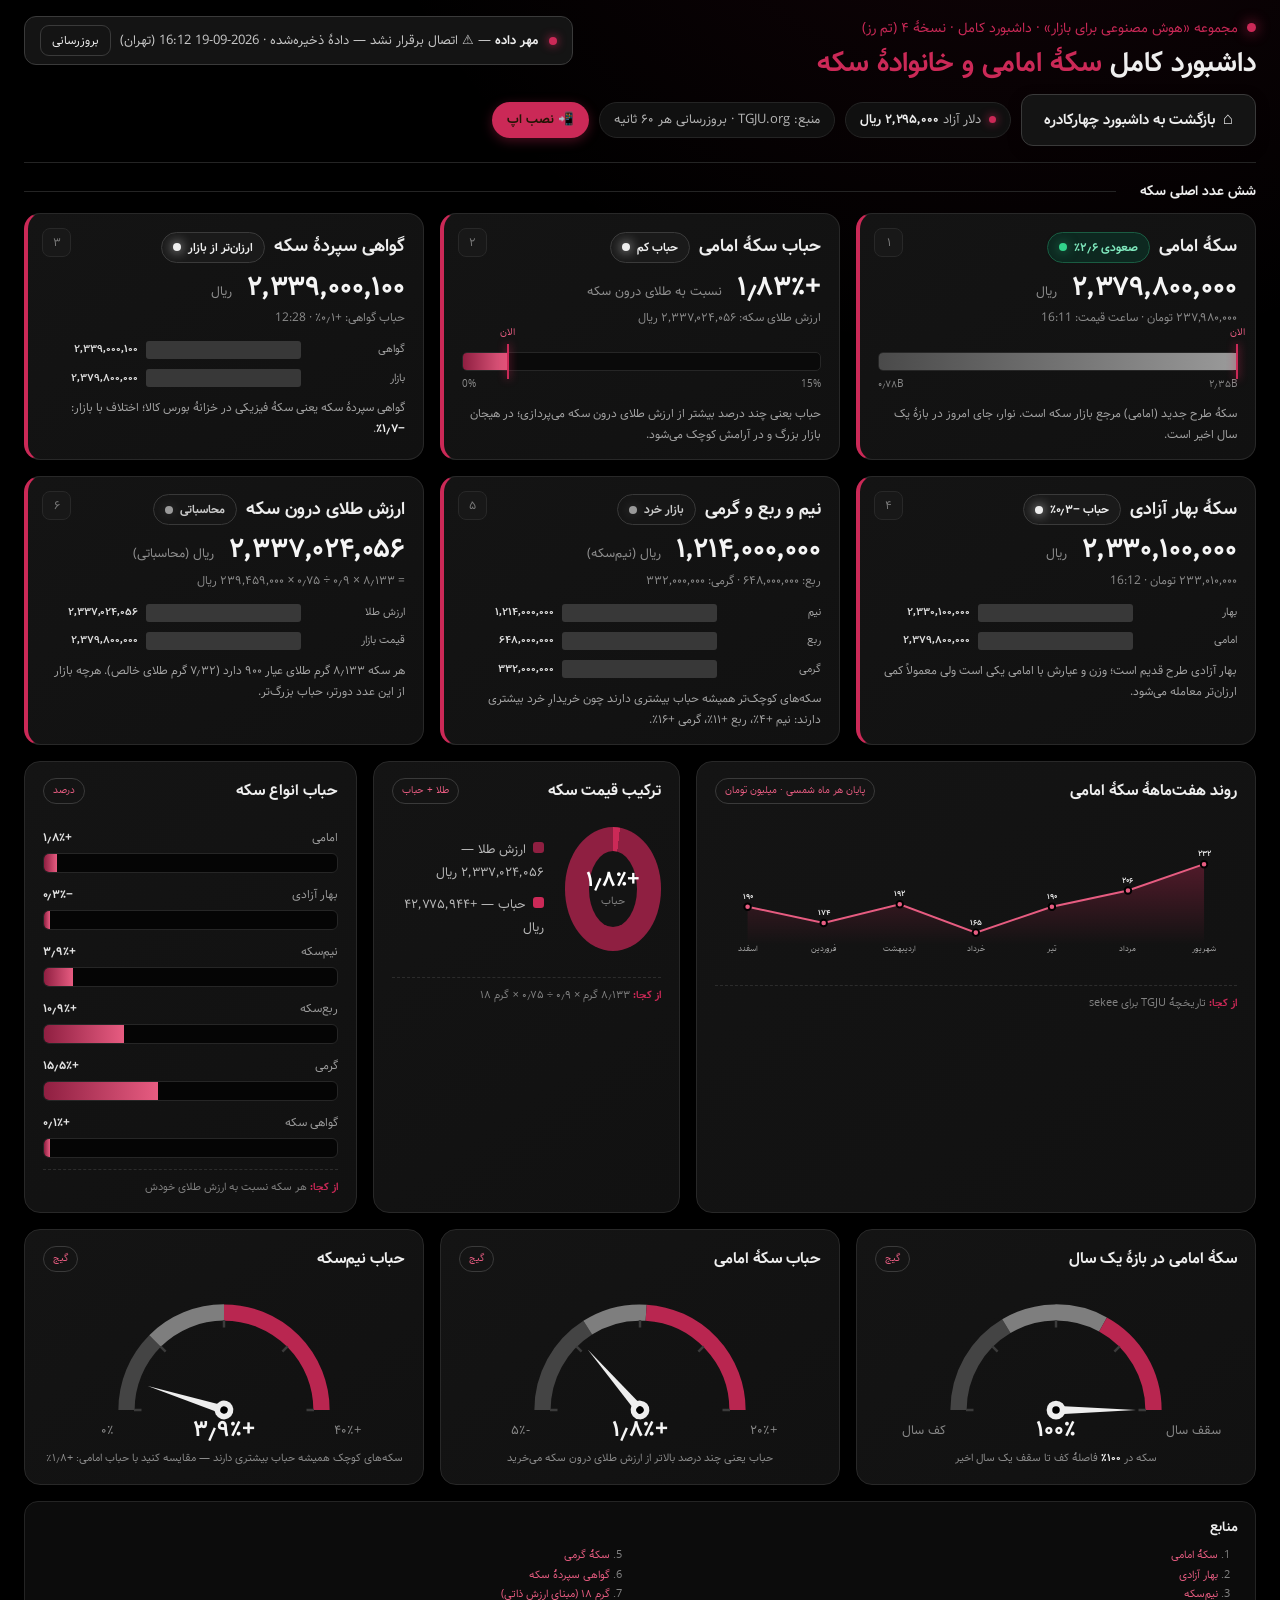
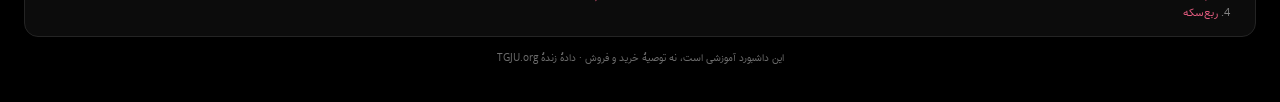
==== coin.html @ 4e266f60 "Add files via upload" ====
<!DOCTYPE html>
<html lang="fa" dir="rtl">
<head>
<meta charset="utf-8"><meta name="viewport" content="width=device-width, initial-scale=1">
<title>داشبورد کامل سکه</title>
<link rel="stylesheet" href="fonts.css">
<style>
:root{--bg:#000000;--panel:#0f0f0f;--line:#242424;--text:#eeeeee;--muted:#9c9c9c;
--cyan:#cb2957;--amber:#cb2957;--green:#eeeeee;--red:#cb2957}
*{box-sizing:border-box}html{background:var(--bg)}
body{margin:0;background:radial-gradient(circle at 80% -20%,rgba(203,41,87,.11),transparent 31%),var(--bg);
color:var(--text);font-family:"Samim","Vazirmatn",Tahoma,Arial,sans-serif;line-height:1.75}
.shell{width:min(1600px,calc(100% - 48px));margin:0 auto;padding:16px 0 34px}
.hero{position:relative;border-bottom:1px solid var(--line);padding:0 0 16px;min-height:112px}
.brandline{color:var(--cyan);font-size:14px;margin-bottom:3px}
.brandline::before{content:"";display:inline-block;width:9px;height:9px;border-radius:50%;background:var(--cyan);box-shadow:0 0 14px var(--cyan);margin-left:9px}
h1{font-size:28px;line-height:1.45;margin:0 0 10px;font-weight:800}
h1 em{font-style:normal;color:var(--amber)}
.source-stamp{position:absolute;left:0;top:0;background:#141414;border:1px solid #3a3a3a;color:#c9c9c9;border-radius:12px;padding:8px 15px;font-size:13px;white-space:nowrap}
.source-stamp b{color:#eeeeee}
.live-dot{display:inline-block;width:8px;height:8px;border-radius:50%;background:var(--green);box-shadow:0 0 10px var(--green);margin-left:7px;vertical-align:middle;animation:dotPulse 2s infinite}
.live-dot.off{background:var(--amber);box-shadow:0 0 10px var(--amber);animation:none}
.refresh-btn{border:1px solid #3a3a3a;background:#141414;color:#eeeeee;border-radius:9px;padding:4px 11px;cursor:pointer;font:inherit;font-size:12px;margin-right:9px}
.meta-row{display:flex;gap:10px;flex-wrap:wrap;align-items:center}
.pill{background:#101010;border:1px solid #242424;border-radius:999px;padding:6px 14px;color:#b6b6b6;font-size:13px}
.pill strong{color:#eeeeee}
.pill::before{content:"";display:inline-block;width:7px;height:7px;border-radius:50%;background:var(--cyan);box-shadow:0 0 10px var(--cyan);margin-left:8px}
.pill.muted::before{display:none}
.pill.link{text-decoration:none;color:#eeeeee;border-color:#3a3a3a}
.back-btn{display:inline-flex;align-items:center;gap:8px;text-decoration:none;background:#141414;border:1px solid #3a3a3a;
color:#eeeeee;border-radius:12px;padding:10px 22px;font-size:15px;font-weight:700;transition:background .2s,transform .15s;box-shadow:0 4px 14px rgba(0,0,0,.25)}
.back-btn:hover{background:#1f1f1f;transform:translateY(-2px)}
.back-btn::before{content:"⌂";font-size:17px}
.section-heading{display:flex;align-items:center;gap:12px;margin:16px 0 10px;color:#9c9c9c;font-size:13px}
.section-heading::after{content:"";height:1px;background:var(--line);flex:1}
.section-heading strong{color:#eeeeee;font-size:14px}
.question-grid{display:grid;grid-template-columns:repeat(3,minmax(0,1fr));gap:16px}
.question-grid+.question-grid{margin-top:16px}
.question-card,.viz-card{background:linear-gradient(145deg,#141414,#111111);border:1px solid #282828;border-radius:16px}
.question-card{position:relative;min-height:200px;padding:17px 18px 14px;border-left:4px solid var(--amber);animation:cardIn .6s cubic-bezier(.16,1,.3,1) backwards;transition:transform .22s,border-color .22s}
.question-card:hover,.viz-card:hover{transform:translateY(-3px);border-color:#3b3b3b}
.question-grid .question-card:nth-child(1){animation-delay:.06s}
.question-grid .question-card:nth-child(2){animation-delay:.14s}
.question-grid .question-card:nth-child(3){animation-delay:.22s}
.q-number{position:absolute;left:14px;top:14px;width:29px;height:29px;display:grid;place-items:center;border-radius:8px;background:#181818;border:1px solid #282828;color:#7b7b7b;font-size:12px}
.q-head{display:flex;align-items:center;gap:9px;padding-left:35px;margin-bottom:8px}
.q-head h2{font-size:18px;margin:0}
.status{display:inline-flex;align-items:center;gap:7px;border-radius:999px;padding:4px 11px;font-size:12px;font-weight:700;border:1px solid}
.status::after{content:"";width:8px;height:8px;border-radius:50%}
.status.good{color:#eeeeee;background:#1a1a1a;border-color:#3a3a3a}.status.good::after{background:var(--green);box-shadow:0 0 12px var(--green)}
.status.mid{color:#c9c9c9;background:#161616;border-color:#383838}.status.mid::after{background:#9a9a9a;box-shadow:0 0 12px rgba(255,255,255,.18)}
.status.bad{color:#e75c81;background:#1f0a10;border-color:#8f1f41}.status.bad::after{background:var(--red);box-shadow:0 0 12px var(--red)}
.status.up{color:#7fe8bd;background:#0d2820;border-color:#1a5c42}.status.up::after{background:#32d38b;box-shadow:0 0 12px rgba(50,211,139,.6)}
.status.dn{color:#ffb3b3;background:#2e1414;border-color:#8a2f2f}.status.dn::after{background:#ff6262;box-shadow:0 0 12px rgba(255,98,98,.55)}
.big-number{font-size:28px;font-weight:900;line-height:1.2;margin:3px 0;color:#f5f5f5}
.big-number small{font-size:13px;color:#909090;font-weight:400;margin-right:7px}
.sub-number{font-size:12px;color:#8c8c8c;margin:1px 0 0}
.card-copy{font-size:12px;color:#a4a4a4;margin:9px 0 0}
.card-copy b{color:#eeeeee}
.gauge{position:relative;height:19px;background:#0a0a0a;border:1px solid #262626;border-radius:5px;margin:24px 0 5px;direction:ltr;overflow:visible}
.gauge-fill{height:100%;background:linear-gradient(90deg,#4a4a4a,#9a9a9a);border-radius:4px 0 0 4px}
.gauge-fill.warm{background:linear-gradient(90deg,#8f1f41,#e75c81)}
.gauge-marker{position:absolute;top:-9px;bottom:-9px;width:2px;background:var(--amber);box-shadow:0 0 9px var(--amber)}
.gauge-marker .marker-text{position:absolute;top:-20px;left:50%;transform:translateX(-50%);color:#e75c81;font-size:10px;white-space:nowrap}
.scale{display:flex;justify-content:space-between;font-size:10px;color:#8a8a8a;direction:ltr}
.mini-bars{margin-top:12px}
.mini-row{display:grid;grid-template-columns:96px 1fr 92px;align-items:center;gap:8px;margin:9px 0;font-size:11px;color:#a4a4a4}
.mini-row b{font-size:11px;color:#dedede;white-space:nowrap}
.track{height:18px;background:#383838;border-radius:3px;overflow:hidden;direction:ltr}
.fill{height:100%;background:linear-gradient(90deg,#8f1f41,#9a9a9a);border-radius:3px}
.fill.warm{background:linear-gradient(90deg,#8f1f41,#e75c81)}
.visual-grid{display:grid;grid-template-columns:2.15fr 1.18fr 1.28fr;gap:16px;margin-top:16px}
.viz-card{min-height:245px;padding:15px 18px;animation:cardIn .6s .15s cubic-bezier(.16,1,.3,1) backwards;transition:transform .22s,border-color .22s}
.viz-head{display:flex;justify-content:space-between;align-items:center;margin-bottom:6px}
.viz-head h3{margin:0;font-size:16px}
.tiny-tag{font-size:10px;color:#e75c81;background:#141414;border:1px solid #3a3a3a;border-radius:999px;padding:3px 9px}
.chart-wrap{height:165px;margin-top:2px}
.chart-wrap svg{width:100%;height:100%;overflow:visible}
.chart-label{fill:#9c9c9c;font-size:12px}
.chart-value{fill:#e4e4e4;font-size:12px;font-weight:700}
.chart-value2{fill:#e75c81;font-size:11px;font-weight:700}
.note-line{border-top:1px dashed #2c2c2c;margin-top:9px;padding-top:8px;font-size:11px;color:#828282}
.note-line b{color:var(--cyan)}
.trend-legend{display:flex;gap:16px;font-size:11px;color:#898989;margin-top:4px}
.trend-legend i{display:inline-block;width:16px;height:3px;border-radius:2px;margin-left:6px;vertical-align:middle}
.mix-body{display:flex;align-items:center;justify-content:center;gap:21px;height:157px}
.donut{width:124px;height:124px;border-radius:50%;position:relative}
.donut::before{content:"";position:absolute;inset:24px;background:#141414;border-radius:50%}
.donut-center{position:absolute;inset:0;display:grid;place-content:center;text-align:center;z-index:1;font-size:11px;color:#848484}
.donut-center b{font-size:22px;color:#fff;line-height:1.1}
.mix-legend{font-size:13px;color:#bababa}
.mix-legend div{margin:9px 0}
.mix-legend i{display:inline-block;width:11px;height:11px;border-radius:3px;margin-left:7px}
.margin-list{padding-top:5px}
.margin-row{margin:11px 0}
.margin-label{display:flex;justify-content:space-between;font-size:12px;color:#9c9c9c;margin-bottom:5px}
.margin-label b{color:#e4e4e4}
.margin-track{height:20px;background:#050505;border:1px solid #262626;border-radius:6px;overflow:hidden;direction:ltr}
.margin-fill{height:100%;background:linear-gradient(90deg,#4a4a4a,#9a9a9a)}
.margin-fill.warning{background:linear-gradient(90deg,#8f1f41,#e75c81)}
.sources{margin-top:16px;background:#0c0c0c;border:1px solid #242424;border-radius:14px;padding:13px 17px;animation:cardIn .6s .3s backwards}
.sources h3{font-size:14px;margin:0 0 7px}
.sources ol{margin:0;padding-right:20px;color:#828282;font-size:11px;columns:2;column-gap:40px}
.sources a{color:#e75c81;text-decoration:none}
.footer{text-align:center;color:#6e6e6e;font-size:10px;margin-top:12px;line-height:1.9}
.mini-edit{border:1px solid #3a3a3a;background:#141414;color:#eeeeee;border-radius:6px;padding:1px 8px;cursor:pointer;font:inherit;font-size:12px;margin-right:7px;vertical-align:2px}
.types-grid{display:grid;grid-template-columns:1fr 1fr;gap:13px;margin-top:4px}
.type-card{background:linear-gradient(145deg,#141414,#111111);border:1px solid #282828;border-radius:13px;padding:12px 15px;animation:cardIn .55s cubic-bezier(.16,1,.3,1) backwards;position:relative}
.type-card.ref{border-color:#3a3a3a;background:linear-gradient(145deg,#1b1b1b,#121212)}
.type-card .t-head{display:flex;justify-content:space-between;align-items:baseline;gap:8px;flex-wrap:wrap}
.type-card h4{margin:0;font-size:14px;color:#eeeeee}
.type-card .t-price{font-size:16px;font-weight:900;color:#f5f5f5;direction:ltr}
.type-card .t-price small{font-size:10px;color:#8c8c8c;font-weight:400;margin-left:4px}
.type-card .t-desc{font-size:11px;color:#9c9c9c;margin:5px 0 0;line-height:1.9}
.type-card .t-time{position:absolute;left:13px;bottom:9px;font-size:9px;color:#6e6e6e;direction:ltr}
.type-card .t-tag{font-size:9px;color:#e75c81;background:#141414;border:1px solid #3a3a3a;border-radius:99px;padding:1px 8px;margin-right:6px;vertical-align:2px}
@keyframes cardIn{from{opacity:0;transform:translateY(24px) scale(.97)}to{opacity:1;transform:none}}
@keyframes dotPulse{0%,100%{box-shadow:0 0 6px var(--green)}50%{box-shadow:0 0 16px 3px var(--green)}}
@keyframes valFlash{0%{background:rgba(238,238,238,.22);border-radius:6px}100%{background:transparent}}
.flash{animation:valFlash 3s ease-out;display:inline-block;padding:0 3px}
.ring{position:relative;display:none;width:28px;height:28px;margin-left:8px;vertical-align:middle}
.ring svg{width:28px;height:28px;transform:rotate(-90deg)}
.ring circle{fill:none;stroke-width:3.4}
.ring .rbg{stroke:#1c1c1c}
.ring .arc{stroke:#eeeeee;stroke-linecap:round;transition:stroke-dashoffset .95s linear}
.ring b{position:absolute;inset:0;display:grid;place-items:center;font-size:9px;color:#eeeeee;font-weight:700}
.gauges-grid{display:grid;grid-template-columns:repeat(3,1fr);gap:16px;margin-top:16px}
.gauge-card{text-align:center}
.g-box{display:grid;place-items:center;padding-top:6px}
.g-box svg{width:100%;max-width:250px;overflow:visible}
.g-val{fill:#f5f5f5;font-size:18px;font-weight:900}
.g-min,.g-max{fill:#8a8a8a;font-size:10px}
.g-needle{transition:transform .9s cubic-bezier(.16,1,.3,1)}
.g-note{font-size:11px;color:#8c8c8c;margin:8px 0 0;line-height:1.9}
.g-note b{color:#eeeeee}
@media(max-width:1180px){.question-grid{grid-template-columns:1fr 1fr}.visual-grid{grid-template-columns:1fr 1fr}.trend-card{grid-column:1/-1}}
@media(max-width:700px){
.shell{width:calc(100% - 20px)}
.hero{min-height:0;padding-top:4px}
.source-stamp{position:static;display:block;white-space:normal;line-height:2;font-size:11px;margin-bottom:12px}
h1{font-size:20px}
.question-grid,.visual-grid{grid-template-columns:1fr}.trend-card{grid-column:auto}
.big-number{font-size:22px}
.big-number small{display:block;margin:2px 0 0}
.mini-row{grid-template-columns:72px 1fr auto}
.mini-row b{font-size:10px}
.back-btn{width:100%;justify-content:center;font-size:14px;padding:11px 10px}
.meta-row{gap:8px}
.pill{font-size:12px;padding:5px 11px}
.sources ol{columns:1}
.q-head{flex-wrap:wrap}
.q-head h2{font-size:16px}
.status{font-size:11px}
.types-grid{grid-template-columns:1fr}
.gauges-grid{grid-template-columns:1fr}
}
</style>

<!-- PWA: اپلیکیشن قابل نصب روی گوشی -->
<meta name="theme-color" content="#0c1218">
<meta name="mobile-web-app-capable" content="yes">
<meta name="apple-mobile-web-app-capable" content="yes">
<meta name="apple-mobile-web-app-status-bar-style" content="black-translucent">
<meta name="apple-mobile-web-app-title" content="فلزات">
<link rel="manifest" href="manifest.json">
<link rel="icon" type="image/png" sizes="192x192" href="icons/icon-192.png">
<link rel="icon" type="image/png" sizes="32x32" href="icons/favicon-32.png">
<link rel="apple-touch-icon" href="icons/apple-touch-icon.png">
<!-- /PWA -->

</head>
<body>
<main class="shell">
  <header class="hero">
    <div class="source-stamp"><span class="ring" id="ringWrap"><svg viewBox="0 0 36 36"><circle class="rbg" cx="18" cy="18" r="15.5"/><circle class="arc" id="ringArc" cx="18" cy="18" r="15.5"/></svg><b id="ringNum">۶۰</b></span><span class="live-dot" id="liveDot"></span> <b>مهر داده</b> — <span id="stampText">در حال بارگذاری…</span><button class="refresh-btn" id="refreshBtn">بروزرسانی</button></div>
    <div class="brandline">مجموعه «هوش مصنوعی برای بازار» · داشبورد کامل · نسخهٔ ۴ (تم رز)</div>
    <h1>داشبورد کامل <em>سکهٔ امامی و خانوادهٔ سکه</em></h1>
    <div class="meta-row" id="metaRow">
      <a class="back-btn" href="index.html">بازگشت به داشبورد چهارکادره</a>
      <span class="pill">دلار آزاد <strong id="pillDollar">—</strong></span>
      <span class="pill muted">منبع: TGJU.org · بروزرسانی هر ۶۰ ثانیه</span>
    </div>
  </header>

  <section>
    <div class="section-heading"><strong>شش عدد اصلی سکه</strong><span></span></div>
    <div class="question-grid">
      <article class="question-card"><span class="q-number">۱</span>
<div class="q-head"><h2>سکهٔ امامی</h2><span class="status" id="c1S">—</span></div>
<div class="big-number"><span id="c1V">—</span> <small>ریال</small></div>
<div class="sub-number" id="c1Sub">—</div><div class="gauge"><div class="gauge-fill" id="c1F" style="width:0%"></div><span class="gauge-marker" id="c1M" style="left:0%"><span class="marker-text">الان</span></span></div><div class="scale"><span id="c1Lo">—</span><span id="c1Hi">—</span></div>
<p class="card-copy" id="c1C">—</p></article>
      <article class="question-card"><span class="q-number">۲</span>
<div class="q-head"><h2>حباب سکهٔ امامی</h2><span class="status" id="c2S">—</span></div>
<div class="big-number"><span id="c2V">—</span> <small>نسبت به طلای درون سکه</small></div>
<div class="sub-number" id="c2Sub">—</div><div class="gauge"><div class="gauge-fill" id="c2F" style="width:0%"></div><span class="gauge-marker" id="c2M" style="left:0%"><span class="marker-text">الان</span></span></div><div class="scale"><span id="c2Lo">—</span><span id="c2Hi">—</span></div>
<p class="card-copy" id="c2C">—</p></article>
      <article class="question-card"><span class="q-number">۳</span>
<div class="q-head"><h2>گواهی سپردهٔ سکه</h2><span class="status" id="c3S">—</span></div>
<div class="big-number"><span id="c3V">—</span> <small>ریال</small></div>
<div class="sub-number" id="c3Sub">—</div><div class="mini-bars" id="c3bars"></div>
<p class="card-copy" id="c3C">—</p></article>
    </div>
    <div class="question-grid">
      <article class="question-card"><span class="q-number">۴</span>
<div class="q-head"><h2>سکهٔ بهار آزادی</h2><span class="status" id="c4S">—</span></div>
<div class="big-number"><span id="c4V">—</span> <small>ریال</small></div>
<div class="sub-number" id="c4Sub">—</div><div class="mini-bars" id="c4bars"></div>
<p class="card-copy" id="c4C">—</p></article>
      <article class="question-card"><span class="q-number">۵</span>
<div class="q-head"><h2>نیم و ربع و گرمی</h2><span class="status" id="c5S">—</span></div>
<div class="big-number"><span id="c5V">—</span> <small>ریال (نیم‌سکه)</small></div>
<div class="sub-number" id="c5Sub">—</div><div class="mini-bars" id="c5bars"></div>
<p class="card-copy" id="c5C">—</p></article>
      <article class="question-card"><span class="q-number">۶</span>
<div class="q-head"><h2>ارزش طلای درون سکه</h2><span class="status" id="c6S">—</span></div>
<div class="big-number"><span id="c6V">—</span> <small>ریال (محاسباتی)</small></div>
<div class="sub-number" id="c6Sub">—</div><div class="mini-bars" id="c6bars"></div>
<p class="card-copy" id="c6C">—</p></article>
    </div>
  </section>
  <section class="visual-grid">
    <article class="viz-card trend-card"><div class="viz-head"><h3>روند هفت‌ماههٔ سکهٔ امامی</h3><span class="tiny-tag">پایان هر ماه شمسی · میلیون تومان</span></div>
    <div class="chart-wrap"><svg id="trendSvg" viewBox="0 0 800 180"></svg></div>
    <div class="note-line"><b>از کجا:</b> تاریخچهٔ TGJU برای sekee</div></article>
    <article class="viz-card"><div class="viz-head"><h3>ترکیب قیمت سکه</h3><span class="tiny-tag">طلا + حباب</span></div>
    <div class="mix-body"><div class="donut" id="bubbleDonut"><div class="donut-center"><b id="donutValue">—</b>حباب</div></div>
    <div class="mix-legend"><div><i style="background:#8f1f41"></i>ارزش طلا — <span id="legIntr">—</span></div><div><i style="background:#cb2957"></i>حباب — <span id="legBub">—</span></div></div></div>
    <div class="note-line"><b>از کجا:</b> ۸٫۱۳۳ گرم × ۰٫۹ ÷ ۰٫۷۵ × گرم ۱۸</div></article>
    <article class="viz-card"><div class="viz-head"><h3>حباب انواع سکه</h3><span class="tiny-tag">درصد</span></div>
    <div class="margin-list" id="gapBars"></div>
    <div class="note-line"><b>از کجا:</b> هر سکه نسبت به ارزش طلای خودش</div></article>
  </section>
  <section class="gauges-grid">
    <article class="viz-card gauge-card"><div class="viz-head"><h3>سکهٔ امامی در بازهٔ یک سال</h3><span class="tiny-tag">گیج</span></div><div class="g-box" id="cgA"></div><p class="g-note" id="cgAn">—</p></article>
    <article class="viz-card gauge-card"><div class="viz-head"><h3>حباب سکهٔ امامی</h3><span class="tiny-tag">گیج</span></div><div class="g-box" id="cgB"></div><p class="g-note" id="cgBn">—</p></article>
    <article class="viz-card gauge-card"><div class="viz-head"><h3>حباب نیم‌سکه</h3><span class="tiny-tag">گیج</span></div><div class="g-box" id="cgC"></div><p class="g-note" id="cgCn">—</p></article>
  </section>
  <section class="sources"><h3>منابع</h3><ol>
    <li><a href="https://www.tgju.org/profile/sekee">سکهٔ امامی</a></li><li><a href="https://www.tgju.org/profile/sekeb">بهار آزادی</a></li>
    <li><a href="https://www.tgju.org/profile/retail_nim">نیم‌سکه</a></li><li><a href="https://www.tgju.org/profile/retail_rob">ربع‌سکه</a></li>
    <li><a href="https://www.tgju.org/profile/retail_gerami">سکهٔ گرمی</a></li>
    <li><a href="https://www.tgju.org/profile/ime_certificate_coin">گواهی سپردهٔ سکه</a></li>
    <li><a href="https://www.tgju.org/profile/geram18">گرم ۱۸ (مبنای ارزش ذاتی)</a></li></ol></section>

  <footer class="footer">این داشبورد آموزشی است، نه توصیهٔ خرید و فروش · دادهٔ زندهٔ TGJU.org</footer>
</main>
<script>window.__BOOT__ = {"fetched_at": "2026-09-19 16:12 (تهران)", "current": {"silver": {"p": 66.24, "dp": 0.29, "dt": "low", "ts": "2026-09-19 02:54:31"}, "silver_999": {"p": 5086600.0, "dp": 0.79, "dt": "high", "ts": "2026-09-19 15:56:26"}, "ime_certificate_silver_bars": {"p": 4960950.0, "dp": 1.35, "dt": "high", "ts": "2026-09-19 12:29:09"}, "base_global_copper2": {"p": 6.615, "dp": 0.37, "dt": "low", "ts": "2026-09-19 04:52:00"}, "price_dollar_rl": {"p": 2295000.0, "dp": 0.7, "dt": "high", "ts": "2026-09-19 16:11:20"}, "ons": {"p": 4383.45, "dp": 0.05, "dt": "high", "ts": "2026-09-19 00:51:21"}, "geram18": {"p": 239459000.0, "dp": 2.49, "dt": "high", "ts": "2026-09-19 16:11:58"}, "geram24": {"p": 319276000.0, "dp": 2.49, "dt": "high", "ts": "2026-09-19 16:11:58"}, "mesghal": {"p": 1037290000.0, "dp": 2.5, "dt": "high", "ts": "2026-09-19 16:11:56"}, "ime_certificate_gold_bars": {"p": 31482310.0, "dp": 1.43, "dt": "high", "ts": "2026-09-19 12:29:27"}, "ime_indices_shemsh_tala_kham": {"p": 346295354.0, "dp": 0, "dt": "", "ts": "2026-09-19 14:47:23"}, "sekee": {"p": 2379800000.0, "dp": 2.58, "dt": "high", "ts": "2026-09-19 16:11:49"}, "sekeb": {"p": 2330100000.0, "dp": 2.15, "dt": "high", "ts": "2026-09-19 16:12:00"}, "retail_nim": {"p": 1214000000.0, "dp": 1.68, "dt": "high", "ts": "2026-09-19 15:05:31"}, "retail_rob": {"p": 648000000.0, "dp": 2.37, "dt": "high", "ts": "2026-09-19 15:05:33"}, "retail_gerami": {"p": 332000000.0, "dp": 0, "dt": "", "ts": "2026-09-19 11:03:17"}, "ime_certificate_coin": {"p": 2339000100.0, "dp": 1.26, "dt": "high", "ts": "2026-09-19 12:28:46"}, "ime_indices_sandogh_tala": {"p": 20218.0, "dp": 2.57, "dt": "high", "ts": "2026-09-19 16:10:28"}, "ime_fund_goldis": {"p": 45594.0, "dp": 3.27, "dt": "high", "ts": "2026-09-19 16:11:29"}, "ime_fund_rosgold": {"p": 21920.0, "dp": 1.95, "dt": "high", "ts": "2026-09-19 16:08:22"}, "ime_fund_golda": {"p": 20947.0, "dp": 2.84, "dt": "high", "ts": "2026-09-19 16:01:30"}, "ime_fund_jaam_tala": {"p": 21331.0, "dp": 2.43, "dt": "high", "ts": "2026-09-19 16:11:29"}, "base_global_zinc": {"p": 3933.83, "dp": 0, "dt": "", "ts": "2026-09-18 00:00:00"}, "base_global_steel": {"p": 3099.0, "dp": 0, "dt": "", "ts": "2026-09-18 00:00:00"}, "ratio_silver": {"p": 66.08, "dp": 0.18, "dt": "high", "ts": "2026-09-19 00:49:46"}, "gold_740k": {"p": 236266000.0, "dp": 2.49, "dt": "high", "ts": "2026-09-19 16:11:58"}, "gold_mini_size": {"p": 236266450.0, "dp": 2.49, "dt": "high", "ts": "2026-09-19 16:11:58"}, "gold_futures": {"p": 1030590000.0, "dp": 2.35, "dt": "high", "ts": "2026-09-19 16:12:00"}, "gold_melted_transfer": {"p": 1037310000.0, "dp": 2.5, "dt": "high", "ts": "2026-09-19 16:12:00"}, "gold_melted_wholesale": {"p": 1037790000.0, "dp": 2.49, "dt": "high", "ts": "2026-09-19 16:11:58"}, "tgju_gold_irg18": {"p": 237271000.0, "dp": 1.92, "dt": "high", "ts": "2026-09-19 16:11:29"}, "tgju_gold_irg18_buy": {"p": 235525000.0, "dp": 1.96, "dt": "high", "ts": "2026-09-19 16:10:28"}, "tether_gold_xaut": {"p": 4375.23, "dp": 0.13, "dt": "low", "ts": "2026-09-19 16:08:43"}, "gold_17": {"p": 1053993000.0, "dp": 1.37, "dt": "high", "ts": "2026-09-19 16:11:58"}}, "history": {"ons": [{"ym": "1404/12", "v": 4656.69}, {"ym": "1405/01", "v": 4768.36}, {"ym": "1405/02", "v": 4544.17}, {"ym": "1405/03", "v": 4160.26}, {"ym": "1405/04", "v": 4008.29}, {"ym": "1405/05", "v": 4610.35}, {"ym": "1405/06", "v": 4341.43}], "geram18": [{"ym": "1404/12", "v": 175761000.0}, {"ym": "1405/01", "v": 171452000.0}, {"ym": "1405/02", "v": 192179000.0}, {"ym": "1405/03", "v": 161023000.0}, {"ym": "1405/04", "v": 184445000.0}, {"ym": "1405/05", "v": 198529000.0}, {"ym": "1405/06", "v": 234995000.0}], "sekee": [{"ym": "1404/12", "v": 1900000000.0}, {"ym": "1405/01", "v": 1739900000.0}, {"ym": "1405/02", "v": 1924900000.0}, {"ym": "1405/03", "v": 1645100000.0}, {"ym": "1405/04", "v": 1899800000.0}, {"ym": "1405/05", "v": 2060200000.0}, {"ym": "1405/06", "v": 2320100000.0}], "base_global_copper2": [{"ym": "1404/12", "v": 5.5238}, {"ym": "1405/01", "v": 6.013}, {"ym": "1405/02", "v": 6.3398}, {"ym": "1405/03", "v": 6.3833}, {"ym": "1405/04", "v": 6.2423}, {"ym": "1405/05", "v": 6.5762}, {"ym": "1405/06", "v": 6.5393}], "silver": [{"ym": "1404/12", "v": 72.652}, {"ym": "1405/01", "v": 79.237}, {"ym": "1405/02", "v": 75.881}, {"ym": "1405/03", "v": 64.925}, {"ym": "1405/04", "v": 56.777}, {"ym": "1405/05", "v": 68.952}, {"ym": "1405/06", "v": 65.205}]}, "range": {"ons": {"lo": 3315.46, "hi": 5190.08}, "geram18": {"lo": 69641000.0, "hi": 233524000.0}, "sekee": {"lo": 780050000.0, "hi": 2349800000.0}, "base_global_copper2": {"lo": 4.4835, "hi": 6.6121}, "silver": {"lo": 36.0996, "hi": 94.4252}}};</script>
<script>
(function(){
"use strict";

var OZ=31.1035, LB=0.45359237, FD='۰۱۲۳۴۵۶۷۸۹';
var CALLS=['https://call2.tgju.org/ajax.json','https://call3.tgju.org/ajax.json','https://call4.tgju.org/ajax.json'];
var HB='https://api.tgju.org/v1/market/indicator/summary-table-data/';
var MONTHS={'01':'فروردین','02':'اردیبهشت','03':'خرداد','04':'تیر','05':'مرداد','06':'شهریور','07':'مهر','08':'آبان','09':'آذر','10':'دی','11':'بهمن','12':'اسفند'};
function $(id){return document.getElementById(id);}
function fa(n,fr){if(n===null||n===undefined||isNaN(n))return '—';return Number(n).toLocaleString('fa-IR',{maximumFractionDigits:fr===undefined?0:fr});}
function pct(n,fr){return fa(n,fr===undefined?1:fr)+'٪';}
function num(s){return parseFloat(String(s).replace(/,/g,''));}
function clamp(v,a,b){return Math.max(a,Math.min(b,v));}
function sgn(v){return v>=0?'+':'−';}
function t(ts){ts=ts||'';if(ts.slice(11,19)==='00:00:00')return ts.slice(5,10);return ts.slice(11,16);}
function setStatus(id,cls,txt){var el=$(id);if(el){el.className='status '+cls;el.textContent=txt;}}
function dirStatus(dt){if(dt==='high')return{cls:'up',text:'صعودی'};if(dt==='low')return{cls:'dn',text:'نزولی'};return{cls:'mid',text:'بدون تغییر'};}
function bubbleStatus(b){var a=Math.abs(b);if(a<3)return{cls:'good',text:'حباب کم'};if(a<=8)return{cls:'mid',text:'حباب متوسط'};return{cls:'bad',text:'حباب زیاد'};}
function fetchJson(u){var b=(u.indexOf('?')>-1?'&':'?')+'rev='+Date.now()+Math.random().toString(36).slice(2);
return fetch(u+b,{cache:'no-store'}).then(function(r){if(!r.ok)throw new Error('HTTP '+r.status);return r.json();});}
function fetchCurrent(keys){var ch=Promise.reject();
CALLS.forEach(function(u){ch=ch.catch(function(){return fetchJson(u);});});
return ch.then(function(j){var raw=j.current,out={};keys.forEach(function(k){var c=raw[k];if(c)out[k]={p:num(c.p),dp:c.dp||0,dt:c.dt||'',ts:c.ts||''};});return out;});}
function fetchHistory(syms,cacheKey){try{var c=JSON.parse(localStorage.getItem(cacheKey));if(c&&Date.now()-c.t<3600000)return Promise.resolve(c.d);}catch(e){}
return Promise.all(syms.map(function(s){return fetchJson(HB+s+'?lang=fa&order_dir=desc&length=400');})).then(function(res){
var H={},R={};res.forEach(function(d,i){var rows=d.data||[],seen={},mon=[],cl=[];
rows.forEach(function(r,j){var v=num(r[0]);if(j<365)cl.push(v);var ym=String(r[7]).slice(0,7);if(!seen[ym]){seen[ym]=1;mon.push({ym:ym,v:v});}});
H[syms[i]]=mon.slice(0,7).reverse();cl.sort(function(a,b){return a-b;});var n=cl.length;
R[syms[i]]={lo:cl[Math.floor(n*.02)],hi:cl[Math.max(Math.floor(n*.98)-1,0)]};});
var d={history:H,range:R};try{localStorage.setItem(cacheKey,JSON.stringify({t:Date.now(),d:d}));}catch(e){}return d;});}
function drawTrend(svgId,pts,pts2,fmt,fmt2){var svg=$(svgId);if(!svg)return;var n=pts.length;if(n<2){svg.innerHTML='';return;}
var xs=[];for(var i=0;i<n;i++)xs.push(50+i*(700/(n-1)));
function ys(v){var mn=Math.min.apply(null,v),mx=Math.max.apply(null,v);return v.map(function(x){return 150-((x-mn)/Math.max(mx-mn,1e-9))*105;});}
var av=pts.map(function(p){return p.v;}),ay=ys(av),h='';
h+='<defs><linearGradient id="'+svgId+'g" x1="0" y1="0" x2="0" y2="1"><stop offset="0%" stop-color="#cb2957" stop-opacity=".34"/><stop offset="100%" stop-color="#cb2957" stop-opacity="0"/></linearGradient></defs>';
function P(ya){return xs.map(function(x,i){return x+' '+ya[i].toFixed(1);}).join(' L');}
h+='<path d="M'+P(ay)+' L'+xs[n-1]+' 168 L'+xs[0]+' 168 Z" fill="url(#'+svgId+'g)"/>';
h+='<path d="M'+P(ay)+'" fill="none" stroke="#e75c81" stroke-width="3"/>';
if(pts2){var bv=pts2.map(function(p){return p.v;}),by=ys(bv);
h+='<path d="M'+P(by)+'" fill="none" stroke="#e75c81" stroke-width="2" stroke-dasharray="6 5"/>';
h+='<g fill="#e75c81" stroke="#000000" stroke-width="2">';for(var i=0;i<n;i++)h+='<circle cx="'+xs[i]+'" cy="'+by[i].toFixed(1)+'" r="3.5"/>';h+='</g>';
h+='<g class="chart-value2" text-anchor="middle">';for(var i=0;i<n;i++)h+='<text x="'+xs[i]+'" y="'+by[i].toFixed(1)+'" dy="17">'+fmt2(bv[i])+'</text>';h+='</g>';}
h+='<g fill="#e75c81" stroke="#000000" stroke-width="3">';for(var i=0;i<n;i++)h+='<circle cx="'+xs[i]+'" cy="'+ay[i].toFixed(1)+'" r="5"/>';h+='</g>';
h+='<g class="chart-value" text-anchor="middle">';for(var i=0;i<n;i++)h+='<text x="'+xs[i]+'" y="'+ay[i].toFixed(1)+'" dy="-12">'+fmt(av[i])+'</text>';h+='</g>';
h+='<g class="chart-label" text-anchor="middle">';for(var i=0;i<n;i++)h+='<text x="'+xs[i]+'" y="178">'+(MONTHS[pts[i].ym.slice(5,7)]||pts[i].ym)+'</text>';h+='</g>';
svg.innerHTML=h;}
var IS_LIVE=false,LAST_CHECK=null,MAX_TS='',NEXT_AT=0,RING_C=2*Math.PI*15.5,FLASH_PREV={};
function setLive(on,label){IS_LIVE=on;var d=$('liveDot');if(d)d.className='live-dot'+(on?'':' off');if(label)$('stampText').textContent=label;}
function stampLine(){return 'زنده · سرکشی '+(LAST_CHECK?LAST_CHECK.toTimeString().slice(0,8):'—')+' · تازه‌ترین قیمت TGJU: '+(MAX_TS?MAX_TS.slice(5,16):'—')+' تهران';}
function flashChanged(ids){ids.forEach(function(id){var el=$(id);if(!el)return;var v=el.textContent;
if(FLASH_PREV[id]!==undefined&&FLASH_PREV[id]!==v&&el.classList){el.classList.remove('flash');void el.offsetWidth;el.classList.add('flash');}FLASH_PREV[id]=v;});}
setInterval(function(){if(!IS_LIVE||!LAST_CHECK)return;var s=Math.max(0,Math.round((NEXT_AT-Date.now())/1000));
$('stampText').textContent=stampLine();var w=$('ringWrap');if(w&&w.style)w.style.display='inline-block';
var a=$('ringArc');if(a&&a.style){a.style.strokeDasharray=RING_C;a.style.strokeDashoffset=RING_C*(1-s/60);}
var nn=$('ringNum');if(nn)nn.textContent=fa(s);},1000);
/* ===== گیج عقربه‌ای ===== */
function gaugePolar(r,ang){var a=(ang-180)*Math.PI/180;return [100+r*Math.cos(a),100+r*Math.sin(a)];}
function gaugeArc(r,a0,a1){var p0=gaugePolar(r,a0),p1=gaugePolar(r,a1);
return 'M'+p0[0].toFixed(1)+' '+p0[1].toFixed(1)+' A'+r+' '+r+' 0 0 1 '+p1[0].toFixed(1)+' '+p1[1].toFixed(1);}
function drawGauge(id,cfg,val){
  var el=$(id); if(el===null||el===undefined) return;
  var sig=JSON.stringify(cfg.zones)+cfg.min+cfg.max;
  if(el._gsig!==sig){
    var h='<svg viewBox="0 0 200 124">';
    var prev=0;
    (cfg.zones||[{f:1,c:'#cb2957'}]).forEach(function(z){
      h+='<path d="'+gaugeArc(78,prev*180,z.f*180)+'" fill="none" stroke="'+z.c+'" stroke-width="13" opacity=".9"/>';
      prev=z.f;
    });
    for(var i=0;i<=4;i++){var p0=gaugePolar(66,i*45),p1=gaugePolar(72,i*45);
      h+='<line x1="'+p0[0].toFixed(1)+'" y1="'+p0[1].toFixed(1)+'" x2="'+p1[0].toFixed(1)+'" y2="'+p1[1].toFixed(1)+'" stroke="#3b3b3b" stroke-width="2"/>';}
    h+='<text x="12" y="119" class="g-min">'+(cfg.minL||'')+'</text><text x="188" y="119" class="g-max" text-anchor="end">'+(cfg.maxL||'')+'</text>';
    h+='<g id="'+id+'N" class="g-needle"><polygon points="96.5,101 103.5,101 100,36" fill="#eeeeee"/><circle cx="100" cy="100" r="7.5" fill="#eeeeee"/><circle cx="100" cy="100" r="3" fill="#000000"/></g>';
    h+='<text id="'+id+'V" x="100" y="121" text-anchor="middle" class="g-val">—</text>';
    h+='</svg>';
    el.innerHTML=h; el._gsig=sig;
  }
  var fr=clamp((val-cfg.min)/(cfg.max-cfg.min),0,1);
  var nd=$(id+'N');
  if(nd&&nd.style){nd.style.transformOrigin='100px 100px';nd.style.transform='rotate('+((fr*180)-90)+'deg)';}
  var tv=$(id+'V'); if(tv) tv.textContent=cfg.fmt?cfg.fmt(val):fa(val);
}


var KEYS=['sekee','sekeb','retail_nim','retail_rob','retail_gerami','ime_certificate_coin','geram18','price_dollar_rl','ons'];
function render(cur,H,R){
var em=cur.sekee.p,g18=cur.geram18.p,usd=cur.price_dollar_rl.p;
var intr=9.7596*g18, bub=(em/intr-1)*100;
var cert=cur.ime_certificate_coin?cur.ime_certificate_coin.p:null;
var certBub=cert?(cert/intr-1)*100:null, certGap=cert?(cert/em-1)*100:null;
var beh=cur.sekeb?cur.sekeb.p:null, behBub=beh?(beh/intr-1)*100:null;
var nim=cur.retail_nim?cur.retail_nim.p:null, rob=cur.retail_rob?cur.retail_rob.p:null, ger=cur.retail_gerami?cur.retail_gerami.p:null;
var nimBub=nim?(nim/(intr/2)-1)*100:null, robBub=rob?(rob/(intr/4)-1)*100:null, gerBub=ger?(ger/(1.2*g18)-1)*100:null;
$('pillDollar').textContent=fa(usd)+' ریال';
var s1=dirStatus(cur.sekee.dt);setStatus('c1S',s1.cls,s1.text+' '+pct(Math.abs(cur.sekee.dp)));
$('c1V').textContent=fa(em);
$('c1Sub').textContent=fa(em/10)+' تومان · ساعت قیمت: '+t(cur.sekee.ts);
var r1=R.sekee,p1=clamp((em-r1.lo)/(r1.hi-r1.lo)*100,0,100);
$('c1F').style.width=p1+'%';$('c1M').style.left=p1+'%';$('c1Lo').textContent=fa(r1.lo/1e9,2)+'B';$('c1Hi').textContent=fa(r1.hi/1e9,2)+'B';
$('c1C').innerHTML='سکهٔ طرح جدید (امامی) مرجع بازار سکه است. نوار، جای امروز در بازهٔ یک سال اخیر است.';
var s2=bubbleStatus(bub);setStatus('c2S',s2.cls,s2.text);
$('c2V').textContent=sgn(bub)+pct(Math.abs(bub),2);
$('c2Sub').textContent='ارزش طلای سکه: '+fa(intr,0)+' ریال';
var p2=clamp(Math.abs(bub)/15*100,0,100);$('c2F').style.width=p2+'%';$('c2F').className='gauge-fill warm';$('c2M').style.left=p2+'%';
$('c2Lo').textContent='0%';$('c2Hi').textContent='15%';
$('c2C').innerHTML='حباب یعنی چند درصد بیشتر از ارزش طلای درون سکه می‌پردازی؛ در هیجان بازار بزرگ و در آرامش کوچک می‌شود.';
setStatus('c3S',certGap===null?'mid':(certGap<=0?'good':'mid'),certGap===null?'—':(certGap<=0?'ارزان‌تر از بازار':'گران‌تر از بازار'));
$('c3V').textContent=cert?fa(cert):'—';
$('c3Sub').textContent=cert?('حباب گواهی: '+sgn(certBub)+pct(Math.abs(certBub),1)+' · '+t(cur.ime_certificate_coin.ts)):'—';
$('c3bars').innerHTML='<div class="mini-row"><span>گواهی</span><span class="track"><span class="fill" style="width:'+(cert?clamp(cert/em*100,4,100):0)+'%"></span></span><b>'+(cert?fa(cert):'—')+'</b></div>'+
'<div class="mini-row"><span>بازار</span><span class="track"><span class="fill warm" style="width:100%"></span></span><b>'+fa(em)+'</b></div>';
$('c3C').innerHTML='گواهی سپردهٔ سکه یعنی سکهٔ فیزیکی در خزانهٔ بورس کالا؛ اختلاف با بازار: <b>'+(certGap===null?'—':sgn(certGap)+pct(Math.abs(certGap),1))+'</b>.';
setStatus('c4S',behBub===null?'mid':bubbleStatus(behBub).cls,behBub===null?'—':'حباب '+sgn(behBub)+pct(Math.abs(behBub),1));
$('c4V').textContent=beh?fa(beh):'—';
$('c4Sub').textContent=beh?(fa(beh/10)+' تومان · '+t(cur.sekeb.ts)):'—';
$('c4bars').innerHTML='<div class="mini-row"><span>بهار</span><span class="track"><span class="fill" style="width:'+(beh?clamp(beh/em*100,4,100):0)+'%"></span></span><b>'+(beh?fa(beh):'—')+'</b></div>'+
'<div class="mini-row"><span>امامی</span><span class="track"><span class="fill warm" style="width:100%"></span></span><b>'+fa(em)+'</b></div>';
$('c4C').innerHTML='بهار آزادی طرح قدیم است؛ وزن و عیارش با امامی یکی است ولی معمولاً کمی ارزان‌تر معامله می‌شود.';
setStatus('c5S','mid','بازار خرد');
$('c5V').textContent=nim?fa(nim):'—';
$('c5Sub').textContent='ربع: '+(rob?fa(rob):'—')+' · گرمی: '+(ger?fa(ger):'—');
var mx5=Math.max(nim||0,rob||0,ger||0);
$('c5bars').innerHTML=[['نیم',nim],['ربع',rob],['گرمی',ger]].map(function(x){return x[1]?'<div class="mini-row"><span>'+x[0]+'</span><span class="track"><span class="fill" style="width:'+clamp(x[1]/mx5*100,4,100)+'%"></span></span><b>'+fa(x[1])+'</b></div>':'';}).join('');
$('c5C').innerHTML='سکه‌های کوچک‌تر همیشه حباب بیشتری دارند چون خریدارِ خرد بیشتری دارند: نیم '+(nimBub===null?'—':sgn(nimBub)+pct(Math.abs(nimBub),0))+'، ربع '+(robBub===null?'—':sgn(robBub)+pct(Math.abs(robBub),0))+'، گرمی '+(gerBub===null?'—':sgn(gerBub)+pct(Math.abs(gerBub),0))+'.';
setStatus('c6S','mid','محاسباتی');
$('c6V').textContent=fa(intr,0);
$('c6Sub').textContent='= ۸٫۱۳۳ × ۰٫۹ ÷ ۰٫۷۵ × '+fa(g18)+' ریال';
$('c6bars').innerHTML='<div class="mini-row"><span>ارزش طلا</span><span class="track"><span class="fill" style="width:'+clamp(intr/em*100,4,100)+'%"></span></span><b>'+fa(intr,0)+'</b></div>'+
'<div class="mini-row"><span>قیمت بازار</span><span class="track"><span class="fill warm" style="width:100%"></span></span><b>'+fa(em)+'</b></div>';
$('c6C').innerHTML='هر سکه ۸٫۱۳۳ گرم طلای عیار ۹۰۰ دارد (۷٫۳۲ گرم طلای خالص). هرچه بازار از این عدد دورتر، حباب بزرگ‌تر.';
drawTrend('trendSvg',H.sekee,null,function(v){return fa(v/1e7,0);});
/* ---- گیج‌ها ---- */
var ZP=[{f:.33,c:'#4a4a4a'},{f:.66,c:'#8a8a8a'},{f:1,c:'#cb2957'}];
drawGauge('cgA',{min:0,max:100,minL:'کف سال',maxL:'سقف سال',zones:ZP,fmt:function(v){return pct(v,0);}},p1);
$('cgAn').innerHTML='سکه در <b>'+pct(p1,0)+'</b> فاصلهٔ کف تا سقف یک سال اخیر';
drawGauge('cgB',{min:-5,max:20,minL:'-۵٪',maxL:'+۲۰٪',zones:[{f:.32,c:'#4a4a4a'},{f:.52,c:'#8a8a8a'},{f:1,c:'#cb2957'}],fmt:function(v){return sgn(v)+pct(Math.abs(v),1);}},bub);
$('cgBn').innerHTML='حباب یعنی چند درصد بالاتر از ارزش طلای درون سکه می‌خرید';
if(nimBub!==null){
drawGauge('cgC',{min:0,max:40,minL:'۰٪',maxL:'+۴۰٪',zones:[{f:.25,c:'#4a4a4a'},{f:.5,c:'#8a8a8a'},{f:1,c:'#cb2957'}],fmt:function(v){return sgn(v)+pct(Math.abs(v),1);}},nimBub);
$('cgCn').innerHTML='سکه‌های کوچک همیشه حباب بیشتری دارند — مقایسه کنید با حباب امامی: '+sgn(bub)+pct(Math.abs(bub),1);}
var share=clamp(Math.abs(bub)/(100+Math.max(bub,0))*100,0,100);
var d=$('bubbleDonut');if(d&&d.style)d.style.background='conic-gradient(#cb2957 0 '+share+'%, #8f1f41 '+share+'% 100%)';
$('donutValue').textContent=sgn(bub)+pct(Math.abs(bub),1);
$('legIntr').textContent=fa(intr,0)+' ریال';$('legBub').textContent=sgn(bub)+fa(Math.abs(em-intr),0)+' ریال';
var rows=[['امامی',bub],['بهار آزادی',behBub],['نیم‌سکه',nimBub],['ربع‌سکه',robBub],['گرمی',gerBub],['گواهی سکه',certBub]];
$('gapBars').innerHTML=rows.map(function(r){if(r[1]===null)return '';return '<div class="margin-row"><div class="margin-label"><span>'+r[0]+'</span><b>'+sgn(r[1])+pct(Math.abs(r[1]),1)+'</b></div><div class="margin-track"><div class="margin-fill warning" style="width:'+clamp(Math.abs(r[1])/40*100,2,100)+'%"></div></div></div>';}).join('');
var mxTs='';KEYS.forEach(function(k){if(cur[k]&&cur[k].ts>mxTs)mxTs=cur[k].ts;});
flashChanged(['c1V','c2V','c3V','c4V','c5V','c6V','pillDollar','donutValue']);
return mxTs;}
function refresh(){
var hp=fetchHistory(['sekee'],'coin.hist').catch(function(){return {history:window.__BOOT__.history,range:window.__BOOT__.range};});
return Promise.all([fetchCurrent(KEYS),hp]).then(function(res){
var cur=res[0],h=res[1];
var H={sekee:h.history.sekee},R={sekee:h.range.sekee};
if(H.sekee.length)H.sekee[H.sekee.length-1].v=cur.sekee.p;
MAX_TS=render(cur,H,R);LAST_CHECK=new Date();NEXT_AT=Date.now()+60000;setLive(true,stampLine());
}).catch(function(){var B=window.__BOOT__;if(B){render(B.current,{sekee:B.history.sekee},{sekee:B.range.sekee});setLive(false,'⚠ اتصال برقرار نشد — دادهٔ ذخیره‌شده · '+B.fetched_at);}});}
var B=window.__BOOT__;
render(B.current,{sekee:B.history.sekee},{sekee:B.range.sekee});
setLive(false,'دادهٔ ذخیره‌شده · '+B.fetched_at);
refresh();setInterval(refresh,60000);
$('refreshBtn').addEventListener('click',refresh);

})();
</script>

<script src="pwa.js" defer></script>
</body>
</html>
---- fonts.css ----
@font-face{font-family:'Samim';font-weight:400;font-display:swap;src:url('[data-uri]') format('woff2');}
@font-face{font-family:'Samim';font-weight:700;font-display:swap;src:url('[data-uri]') format('woff2');}
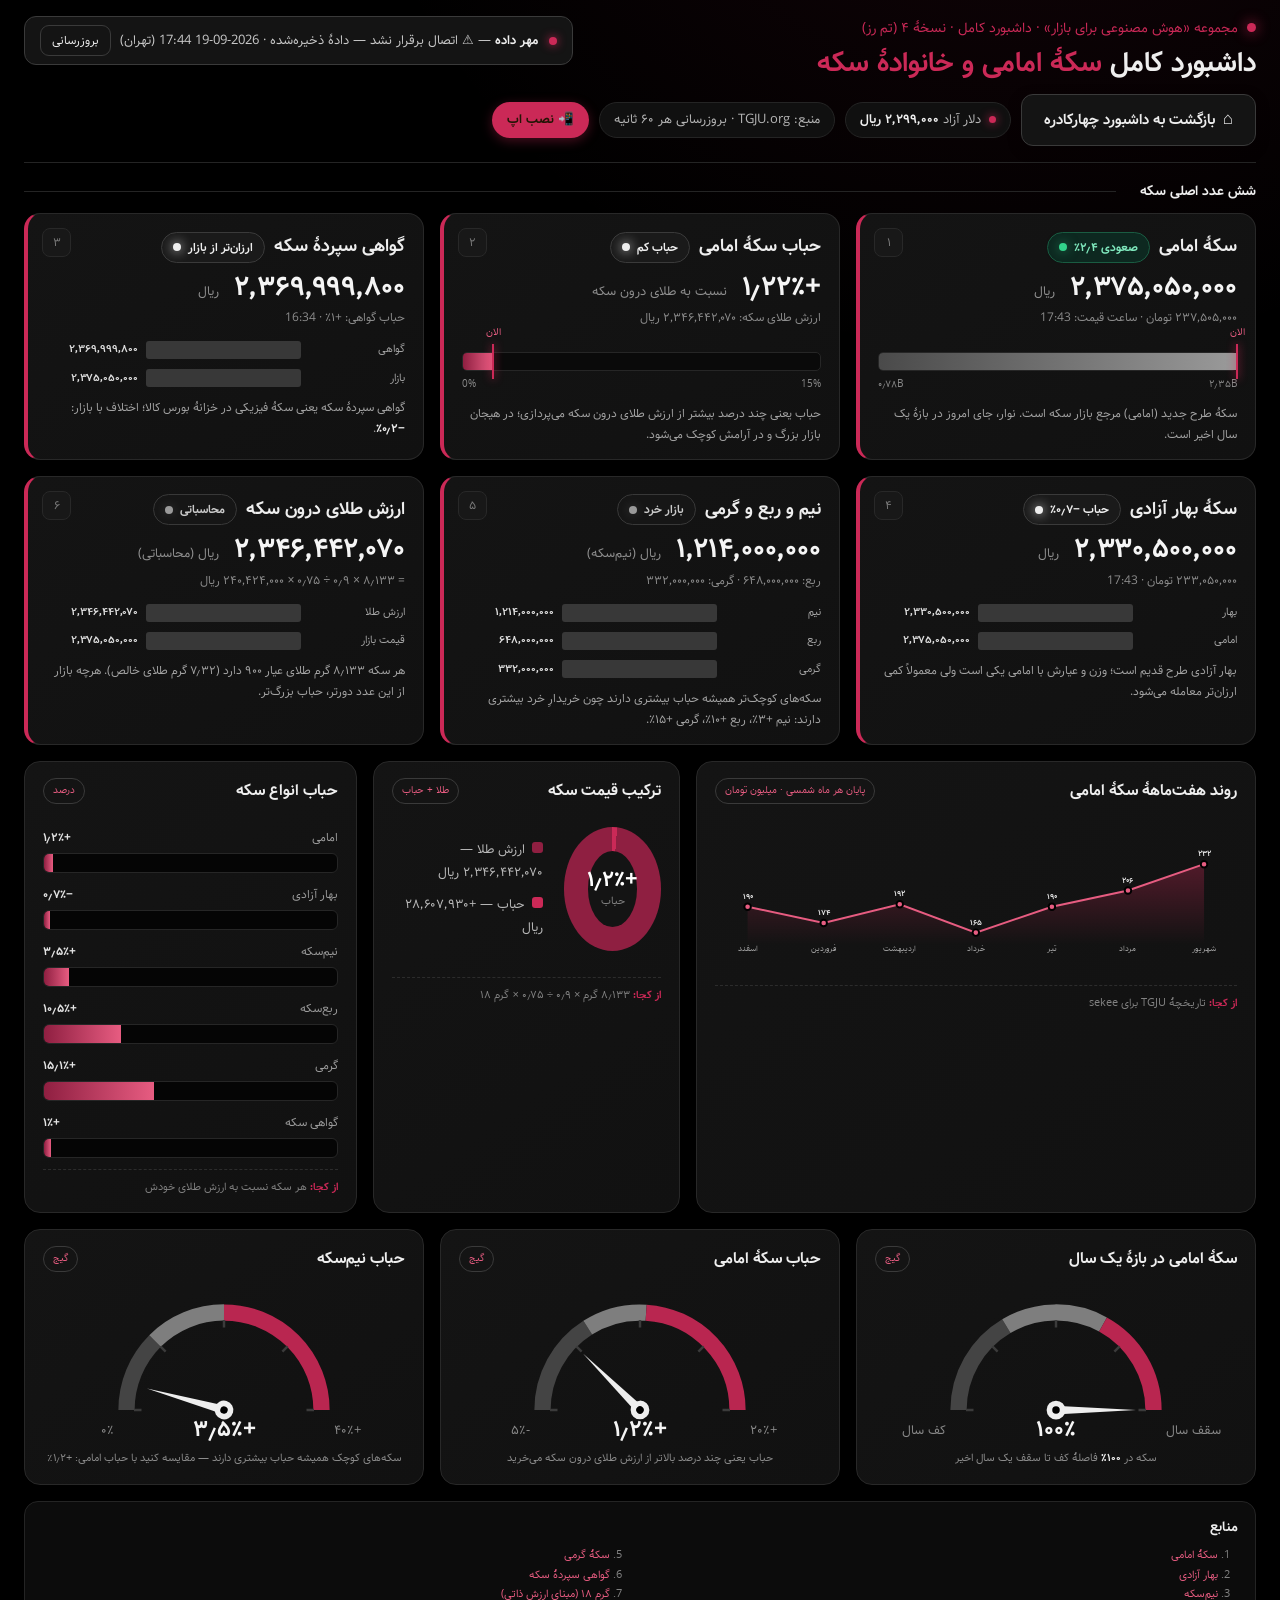
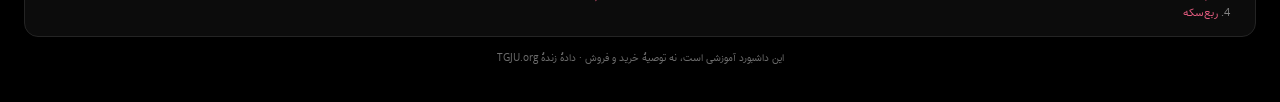
==== commit 41431109: "Add files via upload" ====
--- a/coin.html
+++ b/coin.html
@@ -98,6 +98,14 @@
 .margin-track{height:20px;background:#050505;border:1px solid #262626;border-radius:6px;overflow:hidden;direction:ltr}
 .margin-fill{height:100%;background:linear-gradient(90deg,#4a4a4a,#9a9a9a)}
 .margin-fill.warning{background:linear-gradient(90deg,#8f1f41,#e75c81)}
+.ret-chips{display:flex;gap:7px;flex-wrap:wrap;margin:10px 0 2px}
+.ret-chip{background:#101010;border:1px solid #262626;border-radius:10px;padding:5px 12px;text-align:center;min-width:74px}
+.ret-chip small{display:block;font-size:9.5px;color:#8a8a8a;line-height:1.6}
+.ret-chip b{font-size:13px;font-weight:800;direction:ltr;unicode-bidi:embed}
+.ret-chip b.u{color:#32d38b}.ret-chip b.d{color:#ff6262}.ret-chip b.n{color:#c9c9c9}
+.cs-chartbtn.on{background:rgba(203,41,87,.16);border-color:rgba(203,41,87,.6);color:#f0a0b6}
+.cs-chart iframe{width:100%;height:520px;border:0;border-radius:12px;background:#0d0d0d}
+@media(max-width:900px){.cs-chart iframe{height:380px}}
 .sources{margin-top:16px;background:#0c0c0c;border:1px solid #242424;border-radius:14px;padding:13px 17px;animation:cardIn .6s .3s backwards}
 .sources h3{font-size:14px;margin:0 0 7px}
 .sources ol{margin:0;padding-right:20px;color:#828282;font-size:11px;columns:2;column-gap:40px}
@@ -245,7 +253,7 @@
 
   <footer class="footer">این داشبورد آموزشی است، نه توصیهٔ خرید و فروش · دادهٔ زندهٔ TGJU.org</footer>
 </main>
-<script>window.__BOOT__ = {"fetched_at": "2026-09-19 16:12 (تهران)", "current": {"silver": {"p": 66.24, "dp": 0.29, "dt": "low", "ts": "2026-09-19 02:54:31"}, "silver_999": {"p": 5086600.0, "dp": 0.79, "dt": "high", "ts": "2026-09-19 15:56:26"}, "ime_certificate_silver_bars": {"p": 4960950.0, "dp": 1.35, "dt": "high", "ts": "2026-09-19 12:29:09"}, "base_global_copper2": {"p": 6.615, "dp": 0.37, "dt": "low", "ts": "2026-09-19 04:52:00"}, "price_dollar_rl": {"p": 2295000.0, "dp": 0.7, "dt": "high", "ts": "2026-09-19 16:11:20"}, "ons": {"p": 4383.45, "dp": 0.05, "dt": "high", "ts": "2026-09-19 00:51:21"}, "geram18": {"p": 239459000.0, "dp": 2.49, "dt": "high", "ts": "2026-09-19 16:11:58"}, "geram24": {"p": 319276000.0, "dp": 2.49, "dt": "high", "ts": "2026-09-19 16:11:58"}, "mesghal": {"p": 1037290000.0, "dp": 2.5, "dt": "high", "ts": "2026-09-19 16:11:56"}, "ime_certificate_gold_bars": {"p": 31482310.0, "dp": 1.43, "dt": "high", "ts": "2026-09-19 12:29:27"}, "ime_indices_shemsh_tala_kham": {"p": 346295354.0, "dp": 0, "dt": "", "ts": "2026-09-19 14:47:23"}, "sekee": {"p": 2379800000.0, "dp": 2.58, "dt": "high", "ts": "2026-09-19 16:11:49"}, "sekeb": {"p": 2330100000.0, "dp": 2.15, "dt": "high", "ts": "2026-09-19 16:12:00"}, "retail_nim": {"p": 1214000000.0, "dp": 1.68, "dt": "high", "ts": "2026-09-19 15:05:31"}, "retail_rob": {"p": 648000000.0, "dp": 2.37, "dt": "high", "ts": "2026-09-19 15:05:33"}, "retail_gerami": {"p": 332000000.0, "dp": 0, "dt": "", "ts": "2026-09-19 11:03:17"}, "ime_certificate_coin": {"p": 2339000100.0, "dp": 1.26, "dt": "high", "ts": "2026-09-19 12:28:46"}, "ime_indices_sandogh_tala": {"p": 20218.0, "dp": 2.57, "dt": "high", "ts": "2026-09-19 16:10:28"}, "ime_fund_goldis": {"p": 45594.0, "dp": 3.27, "dt": "high", "ts": "2026-09-19 16:11:29"}, "ime_fund_rosgold": {"p": 21920.0, "dp": 1.95, "dt": "high", "ts": "2026-09-19 16:08:22"}, "ime_fund_golda": {"p": 20947.0, "dp": 2.84, "dt": "high", "ts": "2026-09-19 16:01:30"}, "ime_fund_jaam_tala": {"p": 21331.0, "dp": 2.43, "dt": "high", "ts": "2026-09-19 16:11:29"}, "base_global_zinc": {"p": 3933.83, "dp": 0, "dt": "", "ts": "2026-09-18 00:00:00"}, "base_global_steel": {"p": 3099.0, "dp": 0, "dt": "", "ts": "2026-09-18 00:00:00"}, "ratio_silver": {"p": 66.08, "dp": 0.18, "dt": "high", "ts": "2026-09-19 00:49:46"}, "gold_740k": {"p": 236266000.0, "dp": 2.49, "dt": "high", "ts": "2026-09-19 16:11:58"}, "gold_mini_size": {"p": 236266450.0, "dp": 2.49, "dt": "high", "ts": "2026-09-19 16:11:58"}, "gold_futures": {"p": 1030590000.0, "dp": 2.35, "dt": "high", "ts": "2026-09-19 16:12:00"}, "gold_melted_transfer": {"p": 1037310000.0, "dp": 2.5, "dt": "high", "ts": "2026-09-19 16:12:00"}, "gold_melted_wholesale": {"p": 1037790000.0, "dp": 2.49, "dt": "high", "ts": "2026-09-19 16:11:58"}, "tgju_gold_irg18": {"p": 237271000.0, "dp": 1.92, "dt": "high", "ts": "2026-09-19 16:11:29"}, "tgju_gold_irg18_buy": {"p": 235525000.0, "dp": 1.96, "dt": "high", "ts": "2026-09-19 16:10:28"}, "tether_gold_xaut": {"p": 4375.23, "dp": 0.13, "dt": "low", "ts": "2026-09-19 16:08:43"}, "gold_17": {"p": 1053993000.0, "dp": 1.37, "dt": "high", "ts": "2026-09-19 16:11:58"}}, "history": {"ons": [{"ym": "1404/12", "v": 4656.69}, {"ym": "1405/01", "v": 4768.36}, {"ym": "1405/02", "v": 4544.17}, {"ym": "1405/03", "v": 4160.26}, {"ym": "1405/04", "v": 4008.29}, {"ym": "1405/05", "v": 4610.35}, {"ym": "1405/06", "v": 4341.43}], "geram18": [{"ym": "1404/12", "v": 175761000.0}, {"ym": "1405/01", "v": 171452000.0}, {"ym": "1405/02", "v": 192179000.0}, {"ym": "1405/03", "v": 161023000.0}, {"ym": "1405/04", "v": 184445000.0}, {"ym": "1405/05", "v": 198529000.0}, {"ym": "1405/06", "v": 234995000.0}], "sekee": [{"ym": "1404/12", "v": 1900000000.0}, {"ym": "1405/01", "v": 1739900000.0}, {"ym": "1405/02", "v": 1924900000.0}, {"ym": "1405/03", "v": 1645100000.0}, {"ym": "1405/04", "v": 1899800000.0}, {"ym": "1405/05", "v": 2060200000.0}, {"ym": "1405/06", "v": 2320100000.0}], "base_global_copper2": [{"ym": "1404/12", "v": 5.5238}, {"ym": "1405/01", "v": 6.013}, {"ym": "1405/02", "v": 6.3398}, {"ym": "1405/03", "v": 6.3833}, {"ym": "1405/04", "v": 6.2423}, {"ym": "1405/05", "v": 6.5762}, {"ym": "1405/06", "v": 6.5393}], "silver": [{"ym": "1404/12", "v": 72.652}, {"ym": "1405/01", "v": 79.237}, {"ym": "1405/02", "v": 75.881}, {"ym": "1405/03", "v": 64.925}, {"ym": "1405/04", "v": 56.777}, {"ym": "1405/05", "v": 68.952}, {"ym": "1405/06", "v": 65.205}]}, "range": {"ons": {"lo": 3315.46, "hi": 5190.08}, "geram18": {"lo": 69641000.0, "hi": 233524000.0}, "sekee": {"lo": 780050000.0, "hi": 2349800000.0}, "base_global_copper2": {"lo": 4.4835, "hi": 6.6121}, "silver": {"lo": 36.0996, "hi": 94.4252}}};</script>
+<script>window.__BOOT__ = {"fetched_at": "2026-09-19 17:44 (تهران)", "current": {"silver": {"p": 66.24, "dp": 0.29, "dt": "low", "ts": "2026-09-19 02:54:31"}, "silver_999": {"p": 5140000.0, "dp": 1.85, "dt": "high", "ts": "2026-09-19 17:35:22"}, "ime_certificate_silver_bars": {"p": 5006990.0, "dp": 2.29, "dt": "high", "ts": "2026-09-19 16:34:26"}, "base_global_copper2": {"p": 6.615, "dp": 0.37, "dt": "low", "ts": "2026-09-19 04:52:00"}, "price_dollar_rl": {"p": 2299000.0, "dp": 0.88, "dt": "high", "ts": "2026-09-19 17:43:59"}, "ons": {"p": 4383.45, "dp": 0.05, "dt": "high", "ts": "2026-09-19 00:51:21"}, "geram18": {"p": 240424000.0, "dp": 2.91, "dt": "high", "ts": "2026-09-19 17:43:57"}, "geram24": {"p": 320562000.0, "dp": 2.91, "dt": "high", "ts": "2026-09-19 17:43:57"}, "mesghal": {"p": 1041490000.0, "dp": 2.92, "dt": "high", "ts": "2026-09-19 17:43:59"}, "ime_certificate_gold_bars": {"p": 31680000.0, "dp": 2.07, "dt": "high", "ts": "2026-09-19 16:34:40"}, "ime_indices_shemsh_tala_kham": {"p": 346295354.0, "dp": 0, "dt": "", "ts": "2026-09-19 17:02:26"}, "sekee": {"p": 2375050000.0, "dp": 2.38, "dt": "high", "ts": "2026-09-19 17:43:54"}, "sekeb": {"p": 2330500000.0, "dp": 2.17, "dt": "high", "ts": "2026-09-19 17:43:59"}, "retail_nim": {"p": 1214000000.0, "dp": 1.68, "dt": "high", "ts": "2026-09-19 15:05:31"}, "retail_rob": {"p": 648000000.0, "dp": 2.37, "dt": "high", "ts": "2026-09-19 15:05:33"}, "retail_gerami": {"p": 332000000.0, "dp": 0, "dt": "", "ts": "2026-09-19 11:03:17"}, "ime_certificate_coin": {"p": 2369999800.0, "dp": 2.6, "dt": "high", "ts": "2026-09-19 16:34:13"}, "ime_indices_sandogh_tala": {"p": 20230.0, "dp": 2.63, "dt": "high", "ts": "2026-09-19 17:43:22"}, "ime_fund_goldis": {"p": 45630.0, "dp": 3.35, "dt": "high", "ts": "2026-09-19 17:41:21"}, "ime_fund_rosgold": {"p": 21849.0, "dp": 1.62, "dt": "high", "ts": "2026-09-19 17:41:21"}, "ime_fund_golda": {"p": 20925.0, "dp": 2.73, "dt": "high", "ts": "2026-09-19 17:41:21"}, "ime_fund_jaam_tala": {"p": 21374.0, "dp": 2.64, "dt": "high", "ts": "2026-09-19 17:38:26"}, "base_global_zinc": {"p": 3933.83, "dp": 0, "dt": "", "ts": "2026-09-18 00:00:00"}, "base_global_steel": {"p": 3099.0, "dp": 0, "dt": "", "ts": "2026-09-18 00:00:00"}, "ratio_silver": {"p": 66.08, "dp": 0.18, "dt": "high", "ts": "2026-09-19 00:49:46"}, "gold_740k": {"p": 237219000.0, "dp": 2.91, "dt": "high", "ts": "2026-09-19 17:43:57"}, "gold_mini_size": {"p": 237218540.0, "dp": 2.91, "dt": "high", "ts": "2026-09-19 17:43:57"}, "gold_futures": {"p": 1030630000.0, "dp": 2.35, "dt": "high", "ts": "2026-09-19 17:43:59"}, "gold_melted_transfer": {"p": 1041530000.0, "dp": 2.92, "dt": "high", "ts": "2026-09-19 17:43:59"}, "gold_melted_wholesale": {"p": 1041970000.0, "dp": 2.91, "dt": "high", "ts": "2026-09-19 17:43:57"}, "tgju_gold_irg18": {"p": 237731000.0, "dp": 2.11, "dt": "high", "ts": "2026-09-19 17:43:22"}, "tgju_gold_irg18_buy": {"p": 235975000.0, "dp": 2.16, "dt": "high", "ts": "2026-09-19 17:42:22"}, "tether_gold_xaut": {"p": 4374.75, "dp": 0.14, "dt": "low", "ts": "2026-09-19 17:43:55"}, "gold_17": {"p": 1055710000.0, "dp": 1.54, "dt": "high", "ts": "2026-09-19 17:43:58"}}, "history": {"ons": [{"ym": "1404/12", "v": 4656.69}, {"ym": "1405/01", "v": 4768.36}, {"ym": "1405/02", "v": 4544.17}, {"ym": "1405/03", "v": 4160.26}, {"ym": "1405/04", "v": 4008.29}, {"ym": "1405/05", "v": 4610.35}, {"ym": "1405/06", "v": 4341.43}], "geram18": [{"ym": "1404/12", "v": 175761000.0}, {"ym": "1405/01", "v": 171452000.0}, {"ym": "1405/02", "v": 192179000.0}, {"ym": "1405/03", "v": 161023000.0}, {"ym": "1405/04", "v": 184445000.0}, {"ym": "1405/05", "v": 198529000.0}, {"ym": "1405/06", "v": 234995000.0}], "sekee": [{"ym": "1404/12", "v": 1900000000.0}, {"ym": "1405/01", "v": 1739900000.0}, {"ym": "1405/02", "v": 1924900000.0}, {"ym": "1405/03", "v": 1645100000.0}, {"ym": "1405/04", "v": 1899800000.0}, {"ym": "1405/05", "v": 2060200000.0}, {"ym": "1405/06", "v": 2320100000.0}], "base_global_copper2": [{"ym": "1404/12", "v": 5.5238}, {"ym": "1405/01", "v": 6.013}, {"ym": "1405/02", "v": 6.3398}, {"ym": "1405/03", "v": 6.3833}, {"ym": "1405/04", "v": 6.2423}, {"ym": "1405/05", "v": 6.5762}, {"ym": "1405/06", "v": 6.5393}], "silver": [{"ym": "1404/12", "v": 72.652}, {"ym": "1405/01", "v": 79.237}, {"ym": "1405/02", "v": 75.881}, {"ym": "1405/03", "v": 64.925}, {"ym": "1405/04", "v": 56.777}, {"ym": "1405/05", "v": 68.952}, {"ym": "1405/06", "v": 65.205}]}, "range": {"ons": {"lo": 3315.46, "hi": 5190.08}, "geram18": {"lo": 69641000.0, "hi": 233524000.0}, "sekee": {"lo": 780050000.0, "hi": 2349800000.0}, "base_global_copper2": {"lo": 4.4835, "hi": 6.6121}, "silver": {"lo": 36.0996, "hi": 94.4252}}};</script>
 <script>
 (function(){
 "use strict";
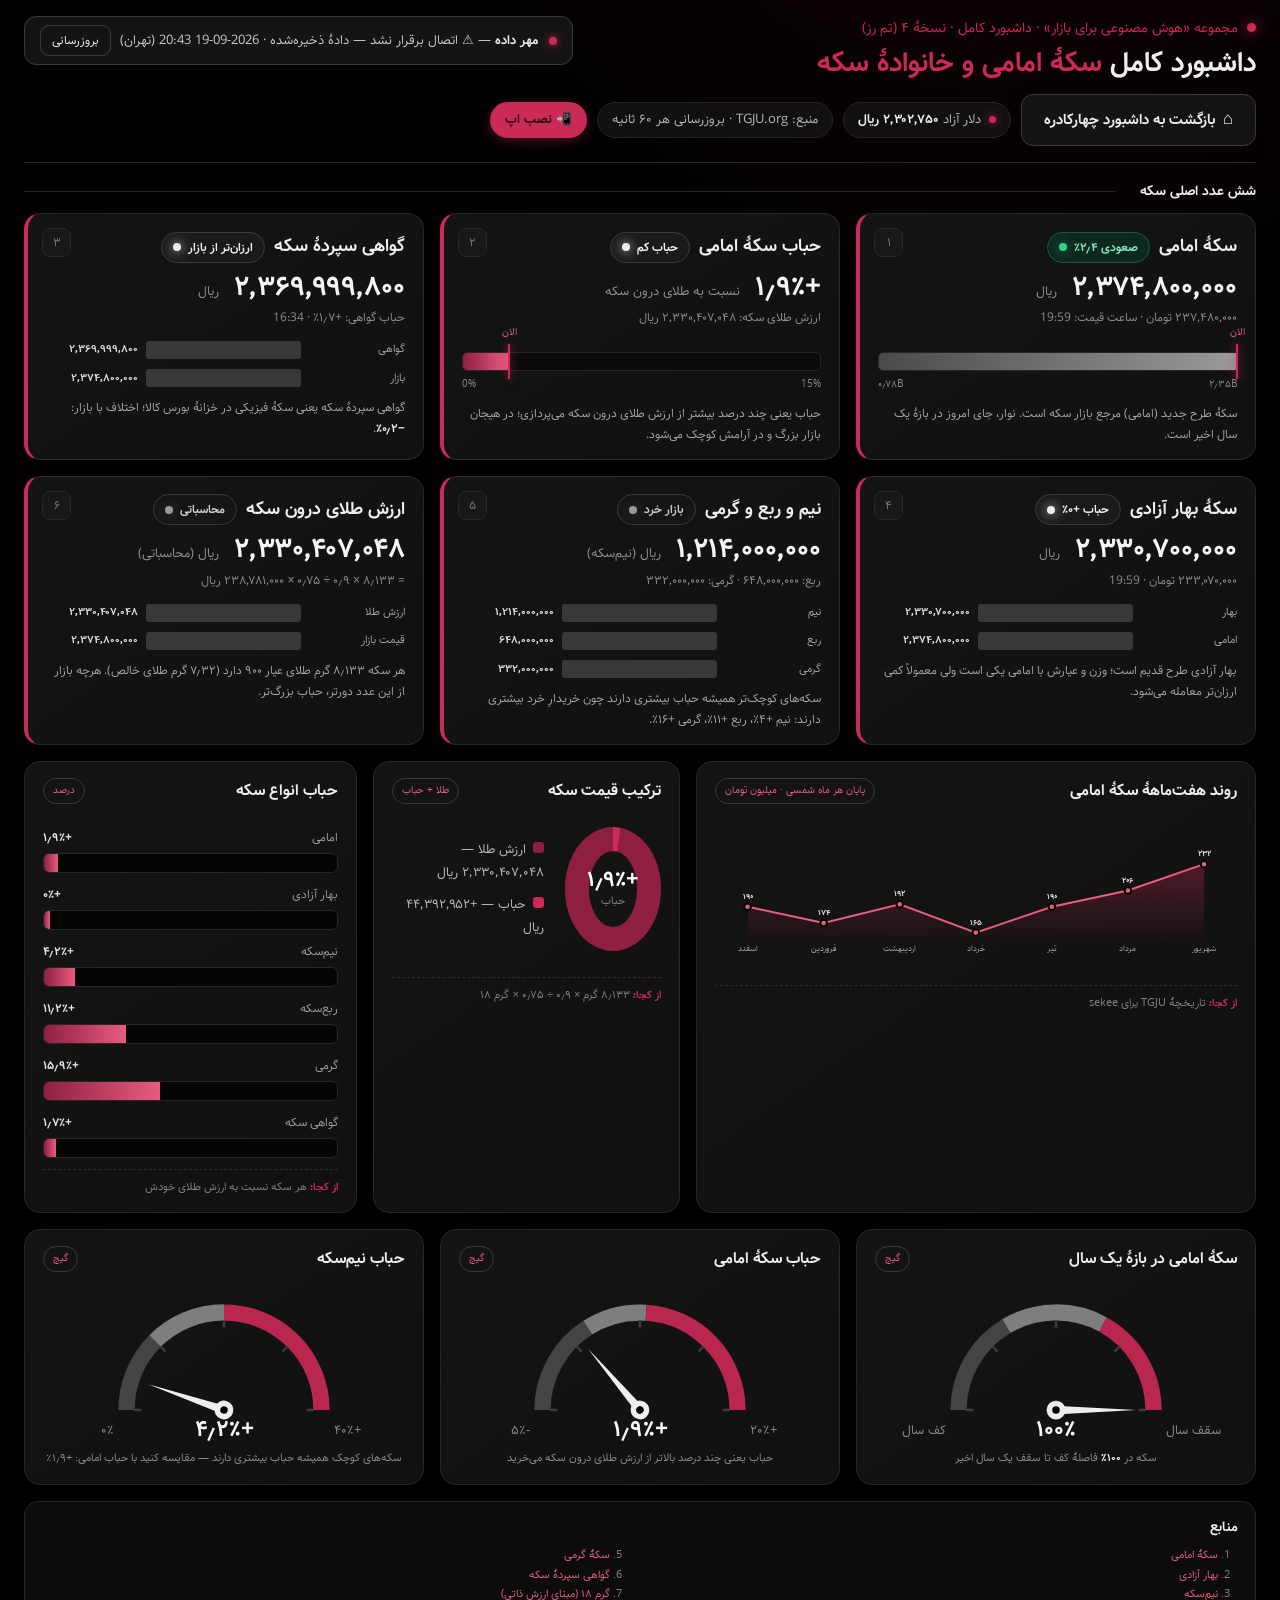
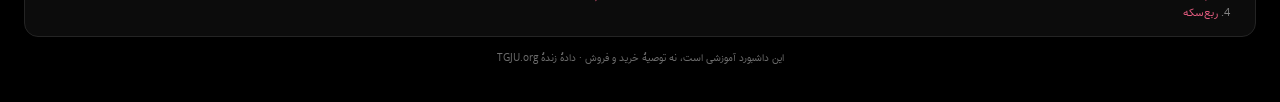
==== commit eab802da: "Add files via upload" ====
--- a/coin.html
+++ b/coin.html
@@ -253,7 +253,7 @@
 
   <footer class="footer">این داشبورد آموزشی است، نه توصیهٔ خرید و فروش · دادهٔ زندهٔ TGJU.org</footer>
 </main>
-<script>window.__BOOT__ = {"fetched_at": "2026-09-19 17:44 (تهران)", "current": {"silver": {"p": 66.24, "dp": 0.29, "dt": "low", "ts": "2026-09-19 02:54:31"}, "silver_999": {"p": 5140000.0, "dp": 1.85, "dt": "high", "ts": "2026-09-19 17:35:22"}, "ime_certificate_silver_bars": {"p": 5006990.0, "dp": 2.29, "dt": "high", "ts": "2026-09-19 16:34:26"}, "base_global_copper2": {"p": 6.615, "dp": 0.37, "dt": "low", "ts": "2026-09-19 04:52:00"}, "price_dollar_rl": {"p": 2299000.0, "dp": 0.88, "dt": "high", "ts": "2026-09-19 17:43:59"}, "ons": {"p": 4383.45, "dp": 0.05, "dt": "high", "ts": "2026-09-19 00:51:21"}, "geram18": {"p": 240424000.0, "dp": 2.91, "dt": "high", "ts": "2026-09-19 17:43:57"}, "geram24": {"p": 320562000.0, "dp": 2.91, "dt": "high", "ts": "2026-09-19 17:43:57"}, "mesghal": {"p": 1041490000.0, "dp": 2.92, "dt": "high", "ts": "2026-09-19 17:43:59"}, "ime_certificate_gold_bars": {"p": 31680000.0, "dp": 2.07, "dt": "high", "ts": "2026-09-19 16:34:40"}, "ime_indices_shemsh_tala_kham": {"p": 346295354.0, "dp": 0, "dt": "", "ts": "2026-09-19 17:02:26"}, "sekee": {"p": 2375050000.0, "dp": 2.38, "dt": "high", "ts": "2026-09-19 17:43:54"}, "sekeb": {"p": 2330500000.0, "dp": 2.17, "dt": "high", "ts": "2026-09-19 17:43:59"}, "retail_nim": {"p": 1214000000.0, "dp": 1.68, "dt": "high", "ts": "2026-09-19 15:05:31"}, "retail_rob": {"p": 648000000.0, "dp": 2.37, "dt": "high", "ts": "2026-09-19 15:05:33"}, "retail_gerami": {"p": 332000000.0, "dp": 0, "dt": "", "ts": "2026-09-19 11:03:17"}, "ime_certificate_coin": {"p": 2369999800.0, "dp": 2.6, "dt": "high", "ts": "2026-09-19 16:34:13"}, "ime_indices_sandogh_tala": {"p": 20230.0, "dp": 2.63, "dt": "high", "ts": "2026-09-19 17:43:22"}, "ime_fund_goldis": {"p": 45630.0, "dp": 3.35, "dt": "high", "ts": "2026-09-19 17:41:21"}, "ime_fund_rosgold": {"p": 21849.0, "dp": 1.62, "dt": "high", "ts": "2026-09-19 17:41:21"}, "ime_fund_golda": {"p": 20925.0, "dp": 2.73, "dt": "high", "ts": "2026-09-19 17:41:21"}, "ime_fund_jaam_tala": {"p": 21374.0, "dp": 2.64, "dt": "high", "ts": "2026-09-19 17:38:26"}, "base_global_zinc": {"p": 3933.83, "dp": 0, "dt": "", "ts": "2026-09-18 00:00:00"}, "base_global_steel": {"p": 3099.0, "dp": 0, "dt": "", "ts": "2026-09-18 00:00:00"}, "ratio_silver": {"p": 66.08, "dp": 0.18, "dt": "high", "ts": "2026-09-19 00:49:46"}, "gold_740k": {"p": 237219000.0, "dp": 2.91, "dt": "high", "ts": "2026-09-19 17:43:57"}, "gold_mini_size": {"p": 237218540.0, "dp": 2.91, "dt": "high", "ts": "2026-09-19 17:43:57"}, "gold_futures": {"p": 1030630000.0, "dp": 2.35, "dt": "high", "ts": "2026-09-19 17:43:59"}, "gold_melted_transfer": {"p": 1041530000.0, "dp": 2.92, "dt": "high", "ts": "2026-09-19 17:43:59"}, "gold_melted_wholesale": {"p": 1041970000.0, "dp": 2.91, "dt": "high", "ts": "2026-09-19 17:43:57"}, "tgju_gold_irg18": {"p": 237731000.0, "dp": 2.11, "dt": "high", "ts": "2026-09-19 17:43:22"}, "tgju_gold_irg18_buy": {"p": 235975000.0, "dp": 2.16, "dt": "high", "ts": "2026-09-19 17:42:22"}, "tether_gold_xaut": {"p": 4374.75, "dp": 0.14, "dt": "low", "ts": "2026-09-19 17:43:55"}, "gold_17": {"p": 1055710000.0, "dp": 1.54, "dt": "high", "ts": "2026-09-19 17:43:58"}}, "history": {"ons": [{"ym": "1404/12", "v": 4656.69}, {"ym": "1405/01", "v": 4768.36}, {"ym": "1405/02", "v": 4544.17}, {"ym": "1405/03", "v": 4160.26}, {"ym": "1405/04", "v": 4008.29}, {"ym": "1405/05", "v": 4610.35}, {"ym": "1405/06", "v": 4341.43}], "geram18": [{"ym": "1404/12", "v": 175761000.0}, {"ym": "1405/01", "v": 171452000.0}, {"ym": "1405/02", "v": 192179000.0}, {"ym": "1405/03", "v": 161023000.0}, {"ym": "1405/04", "v": 184445000.0}, {"ym": "1405/05", "v": 198529000.0}, {"ym": "1405/06", "v": 234995000.0}], "sekee": [{"ym": "1404/12", "v": 1900000000.0}, {"ym": "1405/01", "v": 1739900000.0}, {"ym": "1405/02", "v": 1924900000.0}, {"ym": "1405/03", "v": 1645100000.0}, {"ym": "1405/04", "v": 1899800000.0}, {"ym": "1405/05", "v": 2060200000.0}, {"ym": "1405/06", "v": 2320100000.0}], "base_global_copper2": [{"ym": "1404/12", "v": 5.5238}, {"ym": "1405/01", "v": 6.013}, {"ym": "1405/02", "v": 6.3398}, {"ym": "1405/03", "v": 6.3833}, {"ym": "1405/04", "v": 6.2423}, {"ym": "1405/05", "v": 6.5762}, {"ym": "1405/06", "v": 6.5393}], "silver": [{"ym": "1404/12", "v": 72.652}, {"ym": "1405/01", "v": 79.237}, {"ym": "1405/02", "v": 75.881}, {"ym": "1405/03", "v": 64.925}, {"ym": "1405/04", "v": 56.777}, {"ym": "1405/05", "v": 68.952}, {"ym": "1405/06", "v": 65.205}]}, "range": {"ons": {"lo": 3315.46, "hi": 5190.08}, "geram18": {"lo": 69641000.0, "hi": 233524000.0}, "sekee": {"lo": 780050000.0, "hi": 2349800000.0}, "base_global_copper2": {"lo": 4.4835, "hi": 6.6121}, "silver": {"lo": 36.0996, "hi": 94.4252}}};</script>
+<script>window.__BOOT__ = {"fetched_at": "2026-09-19 20:43 (تهران)", "current": {"silver": {"p": 66.24, "dp": 0.29, "dt": "low", "ts": "2026-09-19 02:54:31"}, "silver_999": {"p": 5127900.0, "dp": 1.61, "dt": "high", "ts": "2026-09-19 20:35:20"}, "ime_certificate_silver_bars": {"p": 5006990.0, "dp": 2.29, "dt": "high", "ts": "2026-09-19 16:34:26"}, "base_global_copper2": {"p": 6.615, "dp": 0.37, "dt": "low", "ts": "2026-09-19 04:52:00"}, "price_dollar_rl": {"p": 2302750.0, "dp": 1.04, "dt": "high", "ts": "2026-09-19 19:59:58"}, "ons": {"p": 4383.45, "dp": 0.05, "dt": "high", "ts": "2026-09-19 00:51:21"}, "geram18": {"p": 238781000.0, "dp": 2.2, "dt": "high", "ts": "2026-09-19 19:59:00"}, "geram24": {"p": 318371000.0, "dp": 2.2, "dt": "high", "ts": "2026-09-19 19:59:00"}, "mesghal": {"p": 1034310000.0, "dp": 2.21, "dt": "high", "ts": "2026-09-19 19:59:57"}, "ime_certificate_gold_bars": {"p": 31680000.0, "dp": 2.07, "dt": "high", "ts": "2026-09-19 16:34:40"}, "ime_indices_shemsh_tala_kham": {"p": 346295354.0, "dp": 0, "dt": "", "ts": "2026-09-19 19:42:22"}, "sekee": {"p": 2374800000.0, "dp": 2.37, "dt": "high", "ts": "2026-09-19 19:59:23"}, "sekeb": {"p": 2330700000.0, "dp": 2.18, "dt": "high", "ts": "2026-09-19 19:59:55"}, "retail_nim": {"p": 1214000000.0, "dp": 1.68, "dt": "high", "ts": "2026-09-19 15:05:31"}, "retail_rob": {"p": 648000000.0, "dp": 2.37, "dt": "high", "ts": "2026-09-19 15:05:33"}, "retail_gerami": {"p": 332000000.0, "dp": 0, "dt": "", "ts": "2026-09-19 11:03:17"}, "ime_certificate_coin": {"p": 2369999800.0, "dp": 2.6, "dt": "high", "ts": "2026-09-19 16:34:13"}, "ime_indices_sandogh_tala": {"p": 20239.0, "dp": 2.67, "dt": "high", "ts": "2026-09-19 19:42:22"}, "ime_fund_goldis": {"p": 45629.0, "dp": 3.35, "dt": "high", "ts": "2026-09-19 18:56:46"}, "ime_fund_rosgold": {"p": 21918.0, "dp": 1.94, "dt": "high", "ts": "2026-09-19 18:56:45"}, "ime_fund_golda": {"p": 20927.0, "dp": 2.74, "dt": "high", "ts": "2026-09-19 18:56:47"}, "ime_fund_jaam_tala": {"p": 21350.0, "dp": 2.52, "dt": "high", "ts": "2026-09-19 18:56:45"}, "base_global_zinc": {"p": 3933.83, "dp": 0, "dt": "", "ts": "2026-09-18 00:00:00"}, "base_global_steel": {"p": 3099.0, "dp": 0, "dt": "", "ts": "2026-09-18 00:00:00"}, "ratio_silver": {"p": 66.08, "dp": 0.18, "dt": "high", "ts": "2026-09-19 00:49:46"}, "gold_740k": {"p": 235597000.0, "dp": 2.2, "dt": "high", "ts": "2026-09-19 19:59:00"}, "gold_mini_size": {"p": 235596800.0, "dp": 2.2, "dt": "high", "ts": "2026-09-19 19:59:00"}, "gold_futures": {"p": 1030560000.0, "dp": 2.34, "dt": "high", "ts": "2026-09-19 19:59:58"}, "gold_melted_transfer": {"p": 1034340000.0, "dp": 2.21, "dt": "high", "ts": "2026-09-19 19:59:57"}, "gold_melted_wholesale": {"p": 1034850000.0, "dp": 2.2, "dt": "high", "ts": "2026-09-19 19:58:59"}, "tgju_gold_irg18": {"p": 236051000.0, "dp": 1.39, "dt": "high", "ts": "2026-09-19 20:42:20"}, "tgju_gold_irg18_buy": {"p": 234255000.0, "dp": 1.41, "dt": "high", "ts": "2026-09-19 20:42:20"}, "tether_gold_xaut": {"p": 4375.38, "dp": 0.13, "dt": "low", "ts": "2026-09-19 20:42:23"}, "gold_17": {"p": 1054359000.0, "dp": 1.41, "dt": "high", "ts": "2026-09-19 19:59:00"}}, "history": {"ons": [{"ym": "1404/12", "v": 4656.69}, {"ym": "1405/01", "v": 4768.36}, {"ym": "1405/02", "v": 4544.17}, {"ym": "1405/03", "v": 4160.26}, {"ym": "1405/04", "v": 4008.29}, {"ym": "1405/05", "v": 4610.35}, {"ym": "1405/06", "v": 4341.43}], "geram18": [{"ym": "1404/12", "v": 175761000.0}, {"ym": "1405/01", "v": 171452000.0}, {"ym": "1405/02", "v": 192179000.0}, {"ym": "1405/03", "v": 161023000.0}, {"ym": "1405/04", "v": 184445000.0}, {"ym": "1405/05", "v": 198529000.0}, {"ym": "1405/06", "v": 234995000.0}], "sekee": [{"ym": "1404/12", "v": 1900000000.0}, {"ym": "1405/01", "v": 1739900000.0}, {"ym": "1405/02", "v": 1924900000.0}, {"ym": "1405/03", "v": 1645100000.0}, {"ym": "1405/04", "v": 1899800000.0}, {"ym": "1405/05", "v": 2060200000.0}, {"ym": "1405/06", "v": 2320100000.0}], "base_global_copper2": [{"ym": "1404/12", "v": 5.5238}, {"ym": "1405/01", "v": 6.013}, {"ym": "1405/02", "v": 6.3398}, {"ym": "1405/03", "v": 6.3833}, {"ym": "1405/04", "v": 6.2423}, {"ym": "1405/05", "v": 6.5762}, {"ym": "1405/06", "v": 6.5393}], "silver": [{"ym": "1404/12", "v": 72.652}, {"ym": "1405/01", "v": 79.237}, {"ym": "1405/02", "v": 75.881}, {"ym": "1405/03", "v": 64.925}, {"ym": "1405/04", "v": 56.777}, {"ym": "1405/05", "v": 68.952}, {"ym": "1405/06", "v": 65.205}]}, "range": {"ons": {"lo": 3315.46, "hi": 5190.08}, "geram18": {"lo": 69641000.0, "hi": 233524000.0}, "sekee": {"lo": 780050000.0, "hi": 2349800000.0}, "base_global_copper2": {"lo": 4.4835, "hi": 6.6121}, "silver": {"lo": 36.0996, "hi": 94.4252}}};</script>
 <script>
 (function(){
 "use strict";
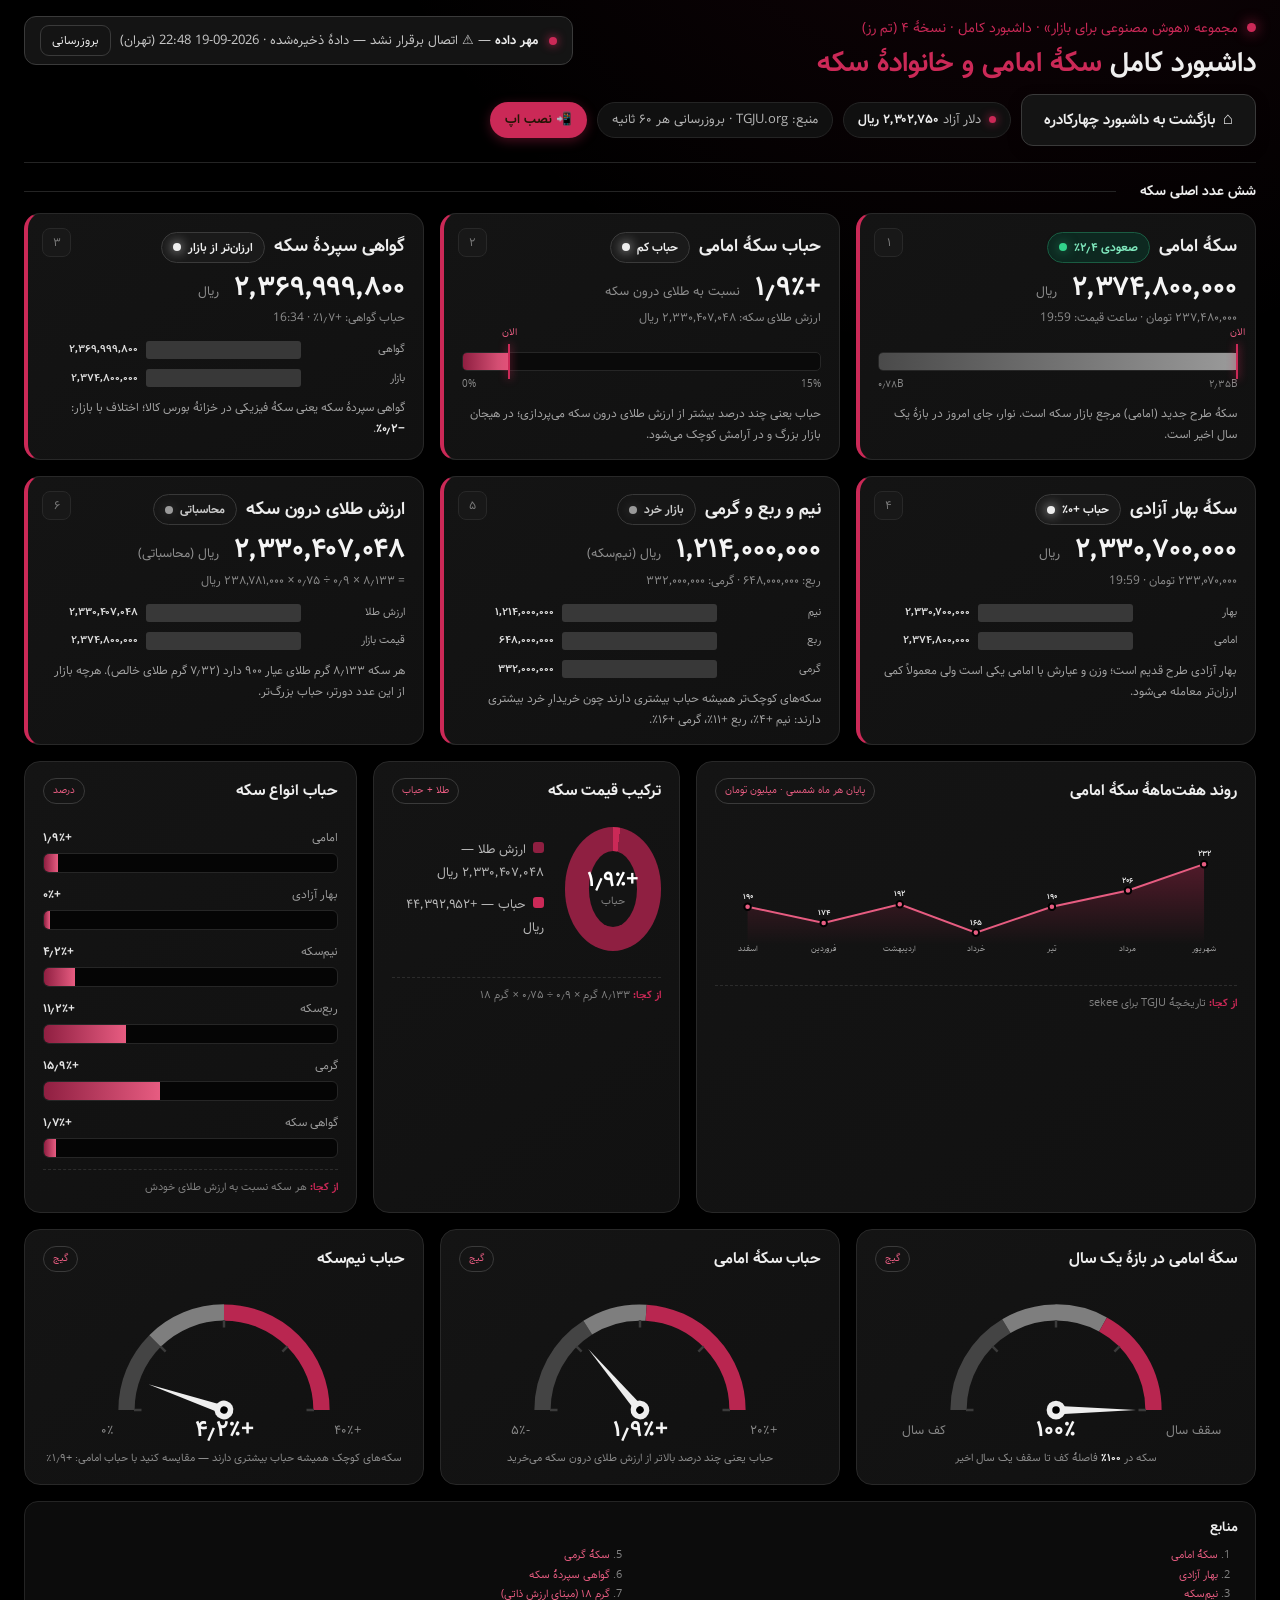
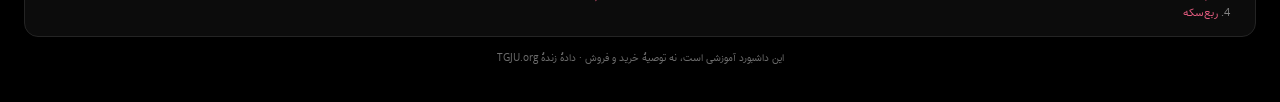
==== commit a9460f42: "Add files via upload" ====
--- a/coin.html
+++ b/coin.html
@@ -103,9 +103,6 @@
 .ret-chip small{display:block;font-size:9.5px;color:#8a8a8a;line-height:1.6}
 .ret-chip b{font-size:13px;font-weight:800;direction:ltr;unicode-bidi:embed}
 .ret-chip b.u{color:#32d38b}.ret-chip b.d{color:#ff6262}.ret-chip b.n{color:#c9c9c9}
-.cs-chartbtn.on{background:rgba(203,41,87,.16);border-color:rgba(203,41,87,.6);color:#f0a0b6}
-.cs-chart iframe{width:100%;height:520px;border:0;border-radius:12px;background:#0d0d0d}
-@media(max-width:900px){.cs-chart iframe{height:380px}}
 .sources{margin-top:16px;background:#0c0c0c;border:1px solid #242424;border-radius:14px;padding:13px 17px;animation:cardIn .6s .3s backwards}
 .sources h3{font-size:14px;margin:0 0 7px}
 .sources ol{margin:0;padding-right:20px;color:#828282;font-size:11px;columns:2;column-gap:40px}
@@ -253,7 +250,7 @@
 
   <footer class="footer">این داشبورد آموزشی است، نه توصیهٔ خرید و فروش · دادهٔ زندهٔ TGJU.org</footer>
 </main>
-<script>window.__BOOT__ = {"fetched_at": "2026-09-19 20:43 (تهران)", "current": {"silver": {"p": 66.24, "dp": 0.29, "dt": "low", "ts": "2026-09-19 02:54:31"}, "silver_999": {"p": 5127900.0, "dp": 1.61, "dt": "high", "ts": "2026-09-19 20:35:20"}, "ime_certificate_silver_bars": {"p": 5006990.0, "dp": 2.29, "dt": "high", "ts": "2026-09-19 16:34:26"}, "base_global_copper2": {"p": 6.615, "dp": 0.37, "dt": "low", "ts": "2026-09-19 04:52:00"}, "price_dollar_rl": {"p": 2302750.0, "dp": 1.04, "dt": "high", "ts": "2026-09-19 19:59:58"}, "ons": {"p": 4383.45, "dp": 0.05, "dt": "high", "ts": "2026-09-19 00:51:21"}, "geram18": {"p": 238781000.0, "dp": 2.2, "dt": "high", "ts": "2026-09-19 19:59:00"}, "geram24": {"p": 318371000.0, "dp": 2.2, "dt": "high", "ts": "2026-09-19 19:59:00"}, "mesghal": {"p": 1034310000.0, "dp": 2.21, "dt": "high", "ts": "2026-09-19 19:59:57"}, "ime_certificate_gold_bars": {"p": 31680000.0, "dp": 2.07, "dt": "high", "ts": "2026-09-19 16:34:40"}, "ime_indices_shemsh_tala_kham": {"p": 346295354.0, "dp": 0, "dt": "", "ts": "2026-09-19 19:42:22"}, "sekee": {"p": 2374800000.0, "dp": 2.37, "dt": "high", "ts": "2026-09-19 19:59:23"}, "sekeb": {"p": 2330700000.0, "dp": 2.18, "dt": "high", "ts": "2026-09-19 19:59:55"}, "retail_nim": {"p": 1214000000.0, "dp": 1.68, "dt": "high", "ts": "2026-09-19 15:05:31"}, "retail_rob": {"p": 648000000.0, "dp": 2.37, "dt": "high", "ts": "2026-09-19 15:05:33"}, "retail_gerami": {"p": 332000000.0, "dp": 0, "dt": "", "ts": "2026-09-19 11:03:17"}, "ime_certificate_coin": {"p": 2369999800.0, "dp": 2.6, "dt": "high", "ts": "2026-09-19 16:34:13"}, "ime_indices_sandogh_tala": {"p": 20239.0, "dp": 2.67, "dt": "high", "ts": "2026-09-19 19:42:22"}, "ime_fund_goldis": {"p": 45629.0, "dp": 3.35, "dt": "high", "ts": "2026-09-19 18:56:46"}, "ime_fund_rosgold": {"p": 21918.0, "dp": 1.94, "dt": "high", "ts": "2026-09-19 18:56:45"}, "ime_fund_golda": {"p": 20927.0, "dp": 2.74, "dt": "high", "ts": "2026-09-19 18:56:47"}, "ime_fund_jaam_tala": {"p": 21350.0, "dp": 2.52, "dt": "high", "ts": "2026-09-19 18:56:45"}, "base_global_zinc": {"p": 3933.83, "dp": 0, "dt": "", "ts": "2026-09-18 00:00:00"}, "base_global_steel": {"p": 3099.0, "dp": 0, "dt": "", "ts": "2026-09-18 00:00:00"}, "ratio_silver": {"p": 66.08, "dp": 0.18, "dt": "high", "ts": "2026-09-19 00:49:46"}, "gold_740k": {"p": 235597000.0, "dp": 2.2, "dt": "high", "ts": "2026-09-19 19:59:00"}, "gold_mini_size": {"p": 235596800.0, "dp": 2.2, "dt": "high", "ts": "2026-09-19 19:59:00"}, "gold_futures": {"p": 1030560000.0, "dp": 2.34, "dt": "high", "ts": "2026-09-19 19:59:58"}, "gold_melted_transfer": {"p": 1034340000.0, "dp": 2.21, "dt": "high", "ts": "2026-09-19 19:59:57"}, "gold_melted_wholesale": {"p": 1034850000.0, "dp": 2.2, "dt": "high", "ts": "2026-09-19 19:58:59"}, "tgju_gold_irg18": {"p": 236051000.0, "dp": 1.39, "dt": "high", "ts": "2026-09-19 20:42:20"}, "tgju_gold_irg18_buy": {"p": 234255000.0, "dp": 1.41, "dt": "high", "ts": "2026-09-19 20:42:20"}, "tether_gold_xaut": {"p": 4375.38, "dp": 0.13, "dt": "low", "ts": "2026-09-19 20:42:23"}, "gold_17": {"p": 1054359000.0, "dp": 1.41, "dt": "high", "ts": "2026-09-19 19:59:00"}}, "history": {"ons": [{"ym": "1404/12", "v": 4656.69}, {"ym": "1405/01", "v": 4768.36}, {"ym": "1405/02", "v": 4544.17}, {"ym": "1405/03", "v": 4160.26}, {"ym": "1405/04", "v": 4008.29}, {"ym": "1405/05", "v": 4610.35}, {"ym": "1405/06", "v": 4341.43}], "geram18": [{"ym": "1404/12", "v": 175761000.0}, {"ym": "1405/01", "v": 171452000.0}, {"ym": "1405/02", "v": 192179000.0}, {"ym": "1405/03", "v": 161023000.0}, {"ym": "1405/04", "v": 184445000.0}, {"ym": "1405/05", "v": 198529000.0}, {"ym": "1405/06", "v": 234995000.0}], "sekee": [{"ym": "1404/12", "v": 1900000000.0}, {"ym": "1405/01", "v": 1739900000.0}, {"ym": "1405/02", "v": 1924900000.0}, {"ym": "1405/03", "v": 1645100000.0}, {"ym": "1405/04", "v": 1899800000.0}, {"ym": "1405/05", "v": 2060200000.0}, {"ym": "1405/06", "v": 2320100000.0}], "base_global_copper2": [{"ym": "1404/12", "v": 5.5238}, {"ym": "1405/01", "v": 6.013}, {"ym": "1405/02", "v": 6.3398}, {"ym": "1405/03", "v": 6.3833}, {"ym": "1405/04", "v": 6.2423}, {"ym": "1405/05", "v": 6.5762}, {"ym": "1405/06", "v": 6.5393}], "silver": [{"ym": "1404/12", "v": 72.652}, {"ym": "1405/01", "v": 79.237}, {"ym": "1405/02", "v": 75.881}, {"ym": "1405/03", "v": 64.925}, {"ym": "1405/04", "v": 56.777}, {"ym": "1405/05", "v": 68.952}, {"ym": "1405/06", "v": 65.205}]}, "range": {"ons": {"lo": 3315.46, "hi": 5190.08}, "geram18": {"lo": 69641000.0, "hi": 233524000.0}, "sekee": {"lo": 780050000.0, "hi": 2349800000.0}, "base_global_copper2": {"lo": 4.4835, "hi": 6.6121}, "silver": {"lo": 36.0996, "hi": 94.4252}}};</script>
+<script>window.__BOOT__ = {"fetched_at": "2026-09-19 22:48 (تهران)", "current": {"silver": {"p": 66.24, "dp": 0.29, "dt": "low", "ts": "2026-09-19 02:54:31"}, "silver_999": {"p": 5139600.0, "dp": 1.84, "dt": "high", "ts": "2026-09-19 22:44:23"}, "ime_certificate_silver_bars": {"p": 5006990.0, "dp": 2.29, "dt": "high", "ts": "2026-09-19 16:34:26"}, "base_global_copper2": {"p": 6.615, "dp": 0.37, "dt": "low", "ts": "2026-09-19 04:52:00"}, "price_dollar_rl": {"p": 2302750.0, "dp": 1.04, "dt": "high", "ts": "2026-09-19 19:59:58"}, "ons": {"p": 4383.45, "dp": 0.05, "dt": "high", "ts": "2026-09-19 00:51:21"}, "geram18": {"p": 238781000.0, "dp": 2.2, "dt": "high", "ts": "2026-09-19 19:59:00"}, "geram24": {"p": 318371000.0, "dp": 2.2, "dt": "high", "ts": "2026-09-19 19:59:00"}, "mesghal": {"p": 1034310000.0, "dp": 2.21, "dt": "high", "ts": "2026-09-19 19:59:57"}, "ime_certificate_gold_bars": {"p": 31680000.0, "dp": 2.07, "dt": "high", "ts": "2026-09-19 16:34:40"}, "ime_indices_shemsh_tala_kham": {"p": 346295354.0, "dp": 0, "dt": "", "ts": "2026-09-19 22:32:20"}, "sekee": {"p": 2374800000.0, "dp": 2.37, "dt": "high", "ts": "2026-09-19 19:59:23"}, "sekeb": {"p": 2330700000.0, "dp": 2.18, "dt": "high", "ts": "2026-09-19 19:59:55"}, "retail_nim": {"p": 1214000000.0, "dp": 1.68, "dt": "high", "ts": "2026-09-19 15:05:31"}, "retail_rob": {"p": 648000000.0, "dp": 2.37, "dt": "high", "ts": "2026-09-19 15:05:33"}, "retail_gerami": {"p": 332000000.0, "dp": 0, "dt": "", "ts": "2026-09-19 11:03:17"}, "ime_certificate_coin": {"p": 2369999800.0, "dp": 2.6, "dt": "high", "ts": "2026-09-19 16:34:13"}, "ime_indices_sandogh_tala": {"p": 20239.0, "dp": 2.67, "dt": "high", "ts": "2026-09-19 22:32:19"}, "ime_fund_goldis": {"p": 45629.0, "dp": 3.35, "dt": "high", "ts": "2026-09-19 18:56:46"}, "ime_fund_rosgold": {"p": 21918.0, "dp": 1.94, "dt": "high", "ts": "2026-09-19 18:56:45"}, "ime_fund_golda": {"p": 20927.0, "dp": 2.74, "dt": "high", "ts": "2026-09-19 18:56:47"}, "ime_fund_jaam_tala": {"p": 21350.0, "dp": 2.52, "dt": "high", "ts": "2026-09-19 18:56:45"}, "base_global_zinc": {"p": 3933.83, "dp": 0, "dt": "", "ts": "2026-09-18 00:00:00"}, "base_global_steel": {"p": 3099.0, "dp": 0, "dt": "", "ts": "2026-09-18 00:00:00"}, "ratio_silver": {"p": 66.08, "dp": 0.18, "dt": "high", "ts": "2026-09-19 00:49:46"}, "gold_740k": {"p": 235597000.0, "dp": 2.2, "dt": "high", "ts": "2026-09-19 19:59:00"}, "gold_mini_size": {"p": 235596800.0, "dp": 2.2, "dt": "high", "ts": "2026-09-19 19:59:00"}, "gold_futures": {"p": 1030560000.0, "dp": 2.34, "dt": "high", "ts": "2026-09-19 19:59:58"}, "gold_melted_transfer": {"p": 1034340000.0, "dp": 2.21, "dt": "high", "ts": "2026-09-19 19:59:57"}, "gold_melted_wholesale": {"p": 1034850000.0, "dp": 2.2, "dt": "high", "ts": "2026-09-19 19:58:59"}, "tgju_gold_irg18": {"p": 236201000.0, "dp": 1.46, "dt": "high", "ts": "2026-09-19 22:46:21"}, "tgju_gold_irg18_buy": {"p": 234405000.0, "dp": 1.48, "dt": "high", "ts": "2026-09-19 22:47:21"}, "tether_gold_xaut": {"p": 4374.97, "dp": 0.14, "dt": "low", "ts": "2026-09-19 22:47:39"}, "gold_17": {"p": 1054359000.0, "dp": 1.41, "dt": "high", "ts": "2026-09-19 19:59:00"}}, "history": {"ons": [{"ym": "1404/12", "v": 4656.69}, {"ym": "1405/01", "v": 4768.36}, {"ym": "1405/02", "v": 4544.17}, {"ym": "1405/03", "v": 4160.26}, {"ym": "1405/04", "v": 4008.29}, {"ym": "1405/05", "v": 4610.35}, {"ym": "1405/06", "v": 4341.43}], "geram18": [{"ym": "1404/12", "v": 175761000.0}, {"ym": "1405/01", "v": 171452000.0}, {"ym": "1405/02", "v": 192179000.0}, {"ym": "1405/03", "v": 161023000.0}, {"ym": "1405/04", "v": 184445000.0}, {"ym": "1405/05", "v": 198529000.0}, {"ym": "1405/06", "v": 234995000.0}], "sekee": [{"ym": "1404/12", "v": 1900000000.0}, {"ym": "1405/01", "v": 1739900000.0}, {"ym": "1405/02", "v": 1924900000.0}, {"ym": "1405/03", "v": 1645100000.0}, {"ym": "1405/04", "v": 1899800000.0}, {"ym": "1405/05", "v": 2060200000.0}, {"ym": "1405/06", "v": 2320100000.0}], "base_global_copper2": [{"ym": "1404/12", "v": 5.5238}, {"ym": "1405/01", "v": 6.013}, {"ym": "1405/02", "v": 6.3398}, {"ym": "1405/03", "v": 6.3833}, {"ym": "1405/04", "v": 6.2423}, {"ym": "1405/05", "v": 6.5762}, {"ym": "1405/06", "v": 6.5393}], "silver": [{"ym": "1404/12", "v": 72.652}, {"ym": "1405/01", "v": 79.237}, {"ym": "1405/02", "v": 75.881}, {"ym": "1405/03", "v": 64.925}, {"ym": "1405/04", "v": 56.777}, {"ym": "1405/05", "v": 68.952}, {"ym": "1405/06", "v": 65.205}]}, "range": {"ons": {"lo": 3315.46, "hi": 5190.08}, "geram18": {"lo": 69641000.0, "hi": 233524000.0}, "sekee": {"lo": 780050000.0, "hi": 2349800000.0}, "base_global_copper2": {"lo": 4.4835, "hi": 6.6121}, "silver": {"lo": 36.0996, "hi": 94.4252}}};</script>
 <script>
 (function(){
 "use strict";
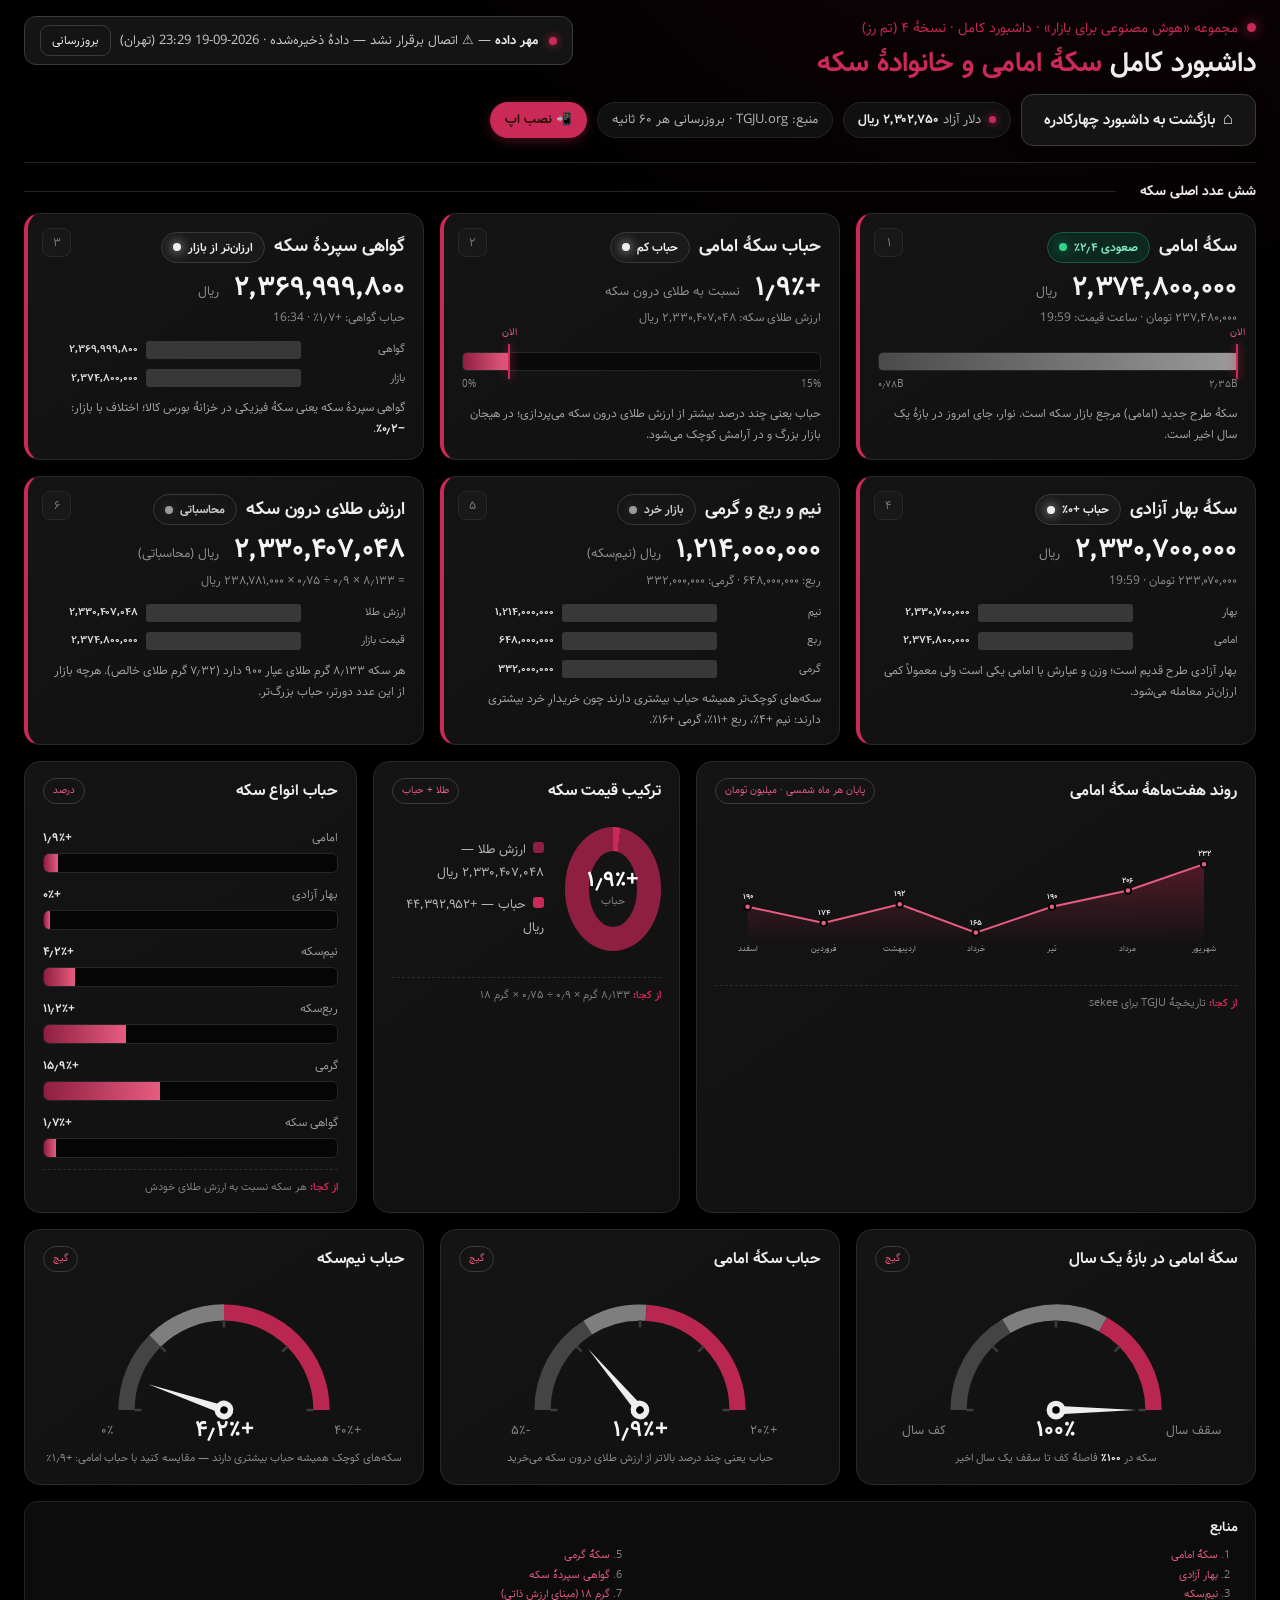
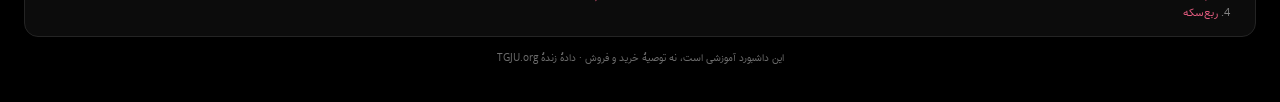
==== commit 1483b832: "Add files via upload" ====
--- a/coin.html
+++ b/coin.html
@@ -250,7 +250,7 @@
 
   <footer class="footer">این داشبورد آموزشی است، نه توصیهٔ خرید و فروش · دادهٔ زندهٔ TGJU.org</footer>
 </main>
-<script>window.__BOOT__ = {"fetched_at": "2026-09-19 22:48 (تهران)", "current": {"silver": {"p": 66.24, "dp": 0.29, "dt": "low", "ts": "2026-09-19 02:54:31"}, "silver_999": {"p": 5139600.0, "dp": 1.84, "dt": "high", "ts": "2026-09-19 22:44:23"}, "ime_certificate_silver_bars": {"p": 5006990.0, "dp": 2.29, "dt": "high", "ts": "2026-09-19 16:34:26"}, "base_global_copper2": {"p": 6.615, "dp": 0.37, "dt": "low", "ts": "2026-09-19 04:52:00"}, "price_dollar_rl": {"p": 2302750.0, "dp": 1.04, "dt": "high", "ts": "2026-09-19 19:59:58"}, "ons": {"p": 4383.45, "dp": 0.05, "dt": "high", "ts": "2026-09-19 00:51:21"}, "geram18": {"p": 238781000.0, "dp": 2.2, "dt": "high", "ts": "2026-09-19 19:59:00"}, "geram24": {"p": 318371000.0, "dp": 2.2, "dt": "high", "ts": "2026-09-19 19:59:00"}, "mesghal": {"p": 1034310000.0, "dp": 2.21, "dt": "high", "ts": "2026-09-19 19:59:57"}, "ime_certificate_gold_bars": {"p": 31680000.0, "dp": 2.07, "dt": "high", "ts": "2026-09-19 16:34:40"}, "ime_indices_shemsh_tala_kham": {"p": 346295354.0, "dp": 0, "dt": "", "ts": "2026-09-19 22:32:20"}, "sekee": {"p": 2374800000.0, "dp": 2.37, "dt": "high", "ts": "2026-09-19 19:59:23"}, "sekeb": {"p": 2330700000.0, "dp": 2.18, "dt": "high", "ts": "2026-09-19 19:59:55"}, "retail_nim": {"p": 1214000000.0, "dp": 1.68, "dt": "high", "ts": "2026-09-19 15:05:31"}, "retail_rob": {"p": 648000000.0, "dp": 2.37, "dt": "high", "ts": "2026-09-19 15:05:33"}, "retail_gerami": {"p": 332000000.0, "dp": 0, "dt": "", "ts": "2026-09-19 11:03:17"}, "ime_certificate_coin": {"p": 2369999800.0, "dp": 2.6, "dt": "high", "ts": "2026-09-19 16:34:13"}, "ime_indices_sandogh_tala": {"p": 20239.0, "dp": 2.67, "dt": "high", "ts": "2026-09-19 22:32:19"}, "ime_fund_goldis": {"p": 45629.0, "dp": 3.35, "dt": "high", "ts": "2026-09-19 18:56:46"}, "ime_fund_rosgold": {"p": 21918.0, "dp": 1.94, "dt": "high", "ts": "2026-09-19 18:56:45"}, "ime_fund_golda": {"p": 20927.0, "dp": 2.74, "dt": "high", "ts": "2026-09-19 18:56:47"}, "ime_fund_jaam_tala": {"p": 21350.0, "dp": 2.52, "dt": "high", "ts": "2026-09-19 18:56:45"}, "base_global_zinc": {"p": 3933.83, "dp": 0, "dt": "", "ts": "2026-09-18 00:00:00"}, "base_global_steel": {"p": 3099.0, "dp": 0, "dt": "", "ts": "2026-09-18 00:00:00"}, "ratio_silver": {"p": 66.08, "dp": 0.18, "dt": "high", "ts": "2026-09-19 00:49:46"}, "gold_740k": {"p": 235597000.0, "dp": 2.2, "dt": "high", "ts": "2026-09-19 19:59:00"}, "gold_mini_size": {"p": 235596800.0, "dp": 2.2, "dt": "high", "ts": "2026-09-19 19:59:00"}, "gold_futures": {"p": 1030560000.0, "dp": 2.34, "dt": "high", "ts": "2026-09-19 19:59:58"}, "gold_melted_transfer": {"p": 1034340000.0, "dp": 2.21, "dt": "high", "ts": "2026-09-19 19:59:57"}, "gold_melted_wholesale": {"p": 1034850000.0, "dp": 2.2, "dt": "high", "ts": "2026-09-19 19:58:59"}, "tgju_gold_irg18": {"p": 236201000.0, "dp": 1.46, "dt": "high", "ts": "2026-09-19 22:46:21"}, "tgju_gold_irg18_buy": {"p": 234405000.0, "dp": 1.48, "dt": "high", "ts": "2026-09-19 22:47:21"}, "tether_gold_xaut": {"p": 4374.97, "dp": 0.14, "dt": "low", "ts": "2026-09-19 22:47:39"}, "gold_17": {"p": 1054359000.0, "dp": 1.41, "dt": "high", "ts": "2026-09-19 19:59:00"}}, "history": {"ons": [{"ym": "1404/12", "v": 4656.69}, {"ym": "1405/01", "v": 4768.36}, {"ym": "1405/02", "v": 4544.17}, {"ym": "1405/03", "v": 4160.26}, {"ym": "1405/04", "v": 4008.29}, {"ym": "1405/05", "v": 4610.35}, {"ym": "1405/06", "v": 4341.43}], "geram18": [{"ym": "1404/12", "v": 175761000.0}, {"ym": "1405/01", "v": 171452000.0}, {"ym": "1405/02", "v": 192179000.0}, {"ym": "1405/03", "v": 161023000.0}, {"ym": "1405/04", "v": 184445000.0}, {"ym": "1405/05", "v": 198529000.0}, {"ym": "1405/06", "v": 234995000.0}], "sekee": [{"ym": "1404/12", "v": 1900000000.0}, {"ym": "1405/01", "v": 1739900000.0}, {"ym": "1405/02", "v": 1924900000.0}, {"ym": "1405/03", "v": 1645100000.0}, {"ym": "1405/04", "v": 1899800000.0}, {"ym": "1405/05", "v": 2060200000.0}, {"ym": "1405/06", "v": 2320100000.0}], "base_global_copper2": [{"ym": "1404/12", "v": 5.5238}, {"ym": "1405/01", "v": 6.013}, {"ym": "1405/02", "v": 6.3398}, {"ym": "1405/03", "v": 6.3833}, {"ym": "1405/04", "v": 6.2423}, {"ym": "1405/05", "v": 6.5762}, {"ym": "1405/06", "v": 6.5393}], "silver": [{"ym": "1404/12", "v": 72.652}, {"ym": "1405/01", "v": 79.237}, {"ym": "1405/02", "v": 75.881}, {"ym": "1405/03", "v": 64.925}, {"ym": "1405/04", "v": 56.777}, {"ym": "1405/05", "v": 68.952}, {"ym": "1405/06", "v": 65.205}]}, "range": {"ons": {"lo": 3315.46, "hi": 5190.08}, "geram18": {"lo": 69641000.0, "hi": 233524000.0}, "sekee": {"lo": 780050000.0, "hi": 2349800000.0}, "base_global_copper2": {"lo": 4.4835, "hi": 6.6121}, "silver": {"lo": 36.0996, "hi": 94.4252}}};</script>
+<script>window.__BOOT__ = {"fetched_at": "2026-09-19 23:29 (تهران)", "current": {"silver": {"p": 66.24, "dp": 0.29, "dt": "low", "ts": "2026-09-19 02:54:31"}, "silver_999": {"p": 5139600.0, "dp": 1.84, "dt": "high", "ts": "2026-09-19 23:23:20"}, "ime_certificate_silver_bars": {"p": 5006990.0, "dp": 2.29, "dt": "high", "ts": "2026-09-19 16:34:26"}, "base_global_copper2": {"p": 6.615, "dp": 0.37, "dt": "low", "ts": "2026-09-19 04:52:00"}, "price_dollar_rl": {"p": 2302750.0, "dp": 1.04, "dt": "high", "ts": "2026-09-19 19:59:58"}, "ons": {"p": 4383.45, "dp": 0.05, "dt": "high", "ts": "2026-09-19 00:51:21"}, "geram18": {"p": 238781000.0, "dp": 2.2, "dt": "high", "ts": "2026-09-19 19:59:00"}, "geram24": {"p": 318371000.0, "dp": 2.2, "dt": "high", "ts": "2026-09-19 19:59:00"}, "mesghal": {"p": 1034310000.0, "dp": 2.21, "dt": "high", "ts": "2026-09-19 19:59:57"}, "ime_certificate_gold_bars": {"p": 31680000.0, "dp": 2.07, "dt": "high", "ts": "2026-09-19 16:34:40"}, "ime_indices_shemsh_tala_kham": {"p": 346295354.0, "dp": 0, "dt": "", "ts": "2026-09-19 22:32:20"}, "sekee": {"p": 2374800000.0, "dp": 2.37, "dt": "high", "ts": "2026-09-19 19:59:23"}, "sekeb": {"p": 2330700000.0, "dp": 2.18, "dt": "high", "ts": "2026-09-19 19:59:55"}, "retail_nim": {"p": 1214000000.0, "dp": 1.68, "dt": "high", "ts": "2026-09-19 15:05:31"}, "retail_rob": {"p": 648000000.0, "dp": 2.37, "dt": "high", "ts": "2026-09-19 15:05:33"}, "retail_gerami": {"p": 332000000.0, "dp": 0, "dt": "", "ts": "2026-09-19 11:03:17"}, "ime_certificate_coin": {"p": 2369999800.0, "dp": 2.6, "dt": "high", "ts": "2026-09-19 16:34:13"}, "ime_indices_sandogh_tala": {"p": 20239.0, "dp": 2.67, "dt": "high", "ts": "2026-09-19 22:32:19"}, "ime_fund_goldis": {"p": 45629.0, "dp": 3.35, "dt": "high", "ts": "2026-09-19 18:56:46"}, "ime_fund_rosgold": {"p": 21918.0, "dp": 1.94, "dt": "high", "ts": "2026-09-19 18:56:45"}, "ime_fund_golda": {"p": 20927.0, "dp": 2.74, "dt": "high", "ts": "2026-09-19 18:56:47"}, "ime_fund_jaam_tala": {"p": 21350.0, "dp": 2.52, "dt": "high", "ts": "2026-09-19 18:56:45"}, "base_global_zinc": {"p": 3933.83, "dp": 0, "dt": "", "ts": "2026-09-18 00:00:00"}, "base_global_steel": {"p": 3099.0, "dp": 0, "dt": "", "ts": "2026-09-18 00:00:00"}, "ratio_silver": {"p": 66.08, "dp": 0.18, "dt": "high", "ts": "2026-09-19 00:49:46"}, "gold_740k": {"p": 235597000.0, "dp": 2.2, "dt": "high", "ts": "2026-09-19 19:59:00"}, "gold_mini_size": {"p": 235596800.0, "dp": 2.2, "dt": "high", "ts": "2026-09-19 19:59:00"}, "gold_futures": {"p": 1030560000.0, "dp": 2.34, "dt": "high", "ts": "2026-09-19 19:59:58"}, "gold_melted_transfer": {"p": 1034340000.0, "dp": 2.21, "dt": "high", "ts": "2026-09-19 19:59:57"}, "gold_melted_wholesale": {"p": 1034850000.0, "dp": 2.2, "dt": "high", "ts": "2026-09-19 19:58:59"}, "tgju_gold_irg18": {"p": 236251000.0, "dp": 1.48, "dt": "high", "ts": "2026-09-19 23:28:24"}, "tgju_gold_irg18_buy": {"p": 234585000.0, "dp": 1.55, "dt": "high", "ts": "2026-09-19 23:28:24"}, "tether_gold_xaut": {"p": 4374.12, "dp": 0.16, "dt": "low", "ts": "2026-09-19 23:26:39"}, "gold_17": {"p": 1054359000.0, "dp": 1.41, "dt": "high", "ts": "2026-09-19 19:59:00"}}, "history": {"ons": [{"ym": "1404/12", "v": 4656.69}, {"ym": "1405/01", "v": 4768.36}, {"ym": "1405/02", "v": 4544.17}, {"ym": "1405/03", "v": 4160.26}, {"ym": "1405/04", "v": 4008.29}, {"ym": "1405/05", "v": 4610.35}, {"ym": "1405/06", "v": 4341.43}], "geram18": [{"ym": "1404/12", "v": 175761000.0}, {"ym": "1405/01", "v": 171452000.0}, {"ym": "1405/02", "v": 192179000.0}, {"ym": "1405/03", "v": 161023000.0}, {"ym": "1405/04", "v": 184445000.0}, {"ym": "1405/05", "v": 198529000.0}, {"ym": "1405/06", "v": 234995000.0}], "sekee": [{"ym": "1404/12", "v": 1900000000.0}, {"ym": "1405/01", "v": 1739900000.0}, {"ym": "1405/02", "v": 1924900000.0}, {"ym": "1405/03", "v": 1645100000.0}, {"ym": "1405/04", "v": 1899800000.0}, {"ym": "1405/05", "v": 2060200000.0}, {"ym": "1405/06", "v": 2320100000.0}], "base_global_copper2": [{"ym": "1404/12", "v": 5.5238}, {"ym": "1405/01", "v": 6.013}, {"ym": "1405/02", "v": 6.3398}, {"ym": "1405/03", "v": 6.3833}, {"ym": "1405/04", "v": 6.2423}, {"ym": "1405/05", "v": 6.5762}, {"ym": "1405/06", "v": 6.5393}], "silver": [{"ym": "1404/12", "v": 72.652}, {"ym": "1405/01", "v": 79.237}, {"ym": "1405/02", "v": 75.881}, {"ym": "1405/03", "v": 64.925}, {"ym": "1405/04", "v": 56.777}, {"ym": "1405/05", "v": 68.952}, {"ym": "1405/06", "v": 65.205}]}, "range": {"ons": {"lo": 3315.46, "hi": 5190.08}, "geram18": {"lo": 69641000.0, "hi": 233524000.0}, "sekee": {"lo": 780050000.0, "hi": 2349800000.0}, "base_global_copper2": {"lo": 4.4835, "hi": 6.6121}, "silver": {"lo": 36.0996, "hi": 94.4252}}};</script>
 <script>
 (function(){
 "use strict";
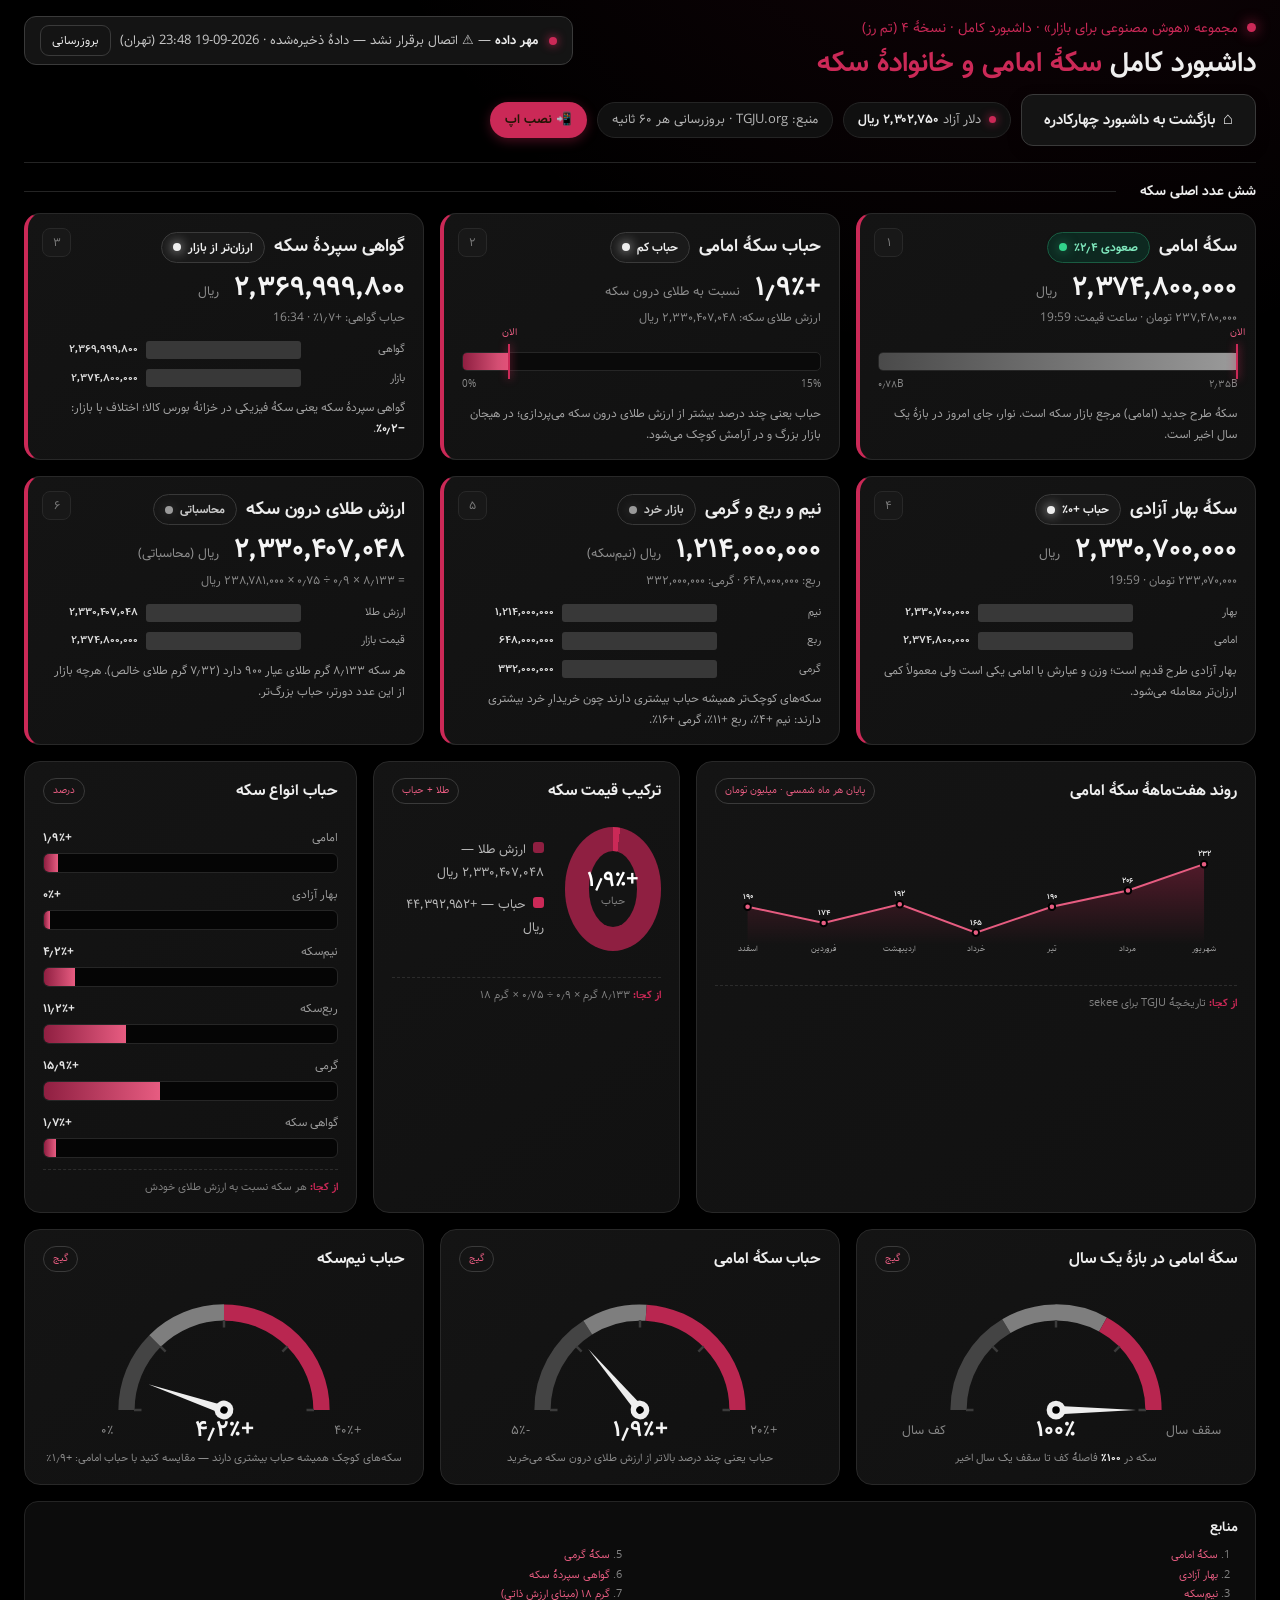
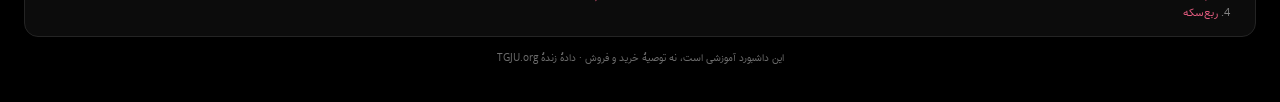
==== commit 20d77a7d: "Add files via upload" ====
--- a/coin.html
+++ b/coin.html
@@ -250,7 +250,7 @@
 
   <footer class="footer">این داشبورد آموزشی است، نه توصیهٔ خرید و فروش · دادهٔ زندهٔ TGJU.org</footer>
 </main>
-<script>window.__BOOT__ = {"fetched_at": "2026-09-19 23:29 (تهران)", "current": {"silver": {"p": 66.24, "dp": 0.29, "dt": "low", "ts": "2026-09-19 02:54:31"}, "silver_999": {"p": 5139600.0, "dp": 1.84, "dt": "high", "ts": "2026-09-19 23:23:20"}, "ime_certificate_silver_bars": {"p": 5006990.0, "dp": 2.29, "dt": "high", "ts": "2026-09-19 16:34:26"}, "base_global_copper2": {"p": 6.615, "dp": 0.37, "dt": "low", "ts": "2026-09-19 04:52:00"}, "price_dollar_rl": {"p": 2302750.0, "dp": 1.04, "dt": "high", "ts": "2026-09-19 19:59:58"}, "ons": {"p": 4383.45, "dp": 0.05, "dt": "high", "ts": "2026-09-19 00:51:21"}, "geram18": {"p": 238781000.0, "dp": 2.2, "dt": "high", "ts": "2026-09-19 19:59:00"}, "geram24": {"p": 318371000.0, "dp": 2.2, "dt": "high", "ts": "2026-09-19 19:59:00"}, "mesghal": {"p": 1034310000.0, "dp": 2.21, "dt": "high", "ts": "2026-09-19 19:59:57"}, "ime_certificate_gold_bars": {"p": 31680000.0, "dp": 2.07, "dt": "high", "ts": "2026-09-19 16:34:40"}, "ime_indices_shemsh_tala_kham": {"p": 346295354.0, "dp": 0, "dt": "", "ts": "2026-09-19 22:32:20"}, "sekee": {"p": 2374800000.0, "dp": 2.37, "dt": "high", "ts": "2026-09-19 19:59:23"}, "sekeb": {"p": 2330700000.0, "dp": 2.18, "dt": "high", "ts": "2026-09-19 19:59:55"}, "retail_nim": {"p": 1214000000.0, "dp": 1.68, "dt": "high", "ts": "2026-09-19 15:05:31"}, "retail_rob": {"p": 648000000.0, "dp": 2.37, "dt": "high", "ts": "2026-09-19 15:05:33"}, "retail_gerami": {"p": 332000000.0, "dp": 0, "dt": "", "ts": "2026-09-19 11:03:17"}, "ime_certificate_coin": {"p": 2369999800.0, "dp": 2.6, "dt": "high", "ts": "2026-09-19 16:34:13"}, "ime_indices_sandogh_tala": {"p": 20239.0, "dp": 2.67, "dt": "high", "ts": "2026-09-19 22:32:19"}, "ime_fund_goldis": {"p": 45629.0, "dp": 3.35, "dt": "high", "ts": "2026-09-19 18:56:46"}, "ime_fund_rosgold": {"p": 21918.0, "dp": 1.94, "dt": "high", "ts": "2026-09-19 18:56:45"}, "ime_fund_golda": {"p": 20927.0, "dp": 2.74, "dt": "high", "ts": "2026-09-19 18:56:47"}, "ime_fund_jaam_tala": {"p": 21350.0, "dp": 2.52, "dt": "high", "ts": "2026-09-19 18:56:45"}, "base_global_zinc": {"p": 3933.83, "dp": 0, "dt": "", "ts": "2026-09-18 00:00:00"}, "base_global_steel": {"p": 3099.0, "dp": 0, "dt": "", "ts": "2026-09-18 00:00:00"}, "ratio_silver": {"p": 66.08, "dp": 0.18, "dt": "high", "ts": "2026-09-19 00:49:46"}, "gold_740k": {"p": 235597000.0, "dp": 2.2, "dt": "high", "ts": "2026-09-19 19:59:00"}, "gold_mini_size": {"p": 235596800.0, "dp": 2.2, "dt": "high", "ts": "2026-09-19 19:59:00"}, "gold_futures": {"p": 1030560000.0, "dp": 2.34, "dt": "high", "ts": "2026-09-19 19:59:58"}, "gold_melted_transfer": {"p": 1034340000.0, "dp": 2.21, "dt": "high", "ts": "2026-09-19 19:59:57"}, "gold_melted_wholesale": {"p": 1034850000.0, "dp": 2.2, "dt": "high", "ts": "2026-09-19 19:58:59"}, "tgju_gold_irg18": {"p": 236251000.0, "dp": 1.48, "dt": "high", "ts": "2026-09-19 23:28:24"}, "tgju_gold_irg18_buy": {"p": 234585000.0, "dp": 1.55, "dt": "high", "ts": "2026-09-19 23:28:24"}, "tether_gold_xaut": {"p": 4374.12, "dp": 0.16, "dt": "low", "ts": "2026-09-19 23:26:39"}, "gold_17": {"p": 1054359000.0, "dp": 1.41, "dt": "high", "ts": "2026-09-19 19:59:00"}}, "history": {"ons": [{"ym": "1404/12", "v": 4656.69}, {"ym": "1405/01", "v": 4768.36}, {"ym": "1405/02", "v": 4544.17}, {"ym": "1405/03", "v": 4160.26}, {"ym": "1405/04", "v": 4008.29}, {"ym": "1405/05", "v": 4610.35}, {"ym": "1405/06", "v": 4341.43}], "geram18": [{"ym": "1404/12", "v": 175761000.0}, {"ym": "1405/01", "v": 171452000.0}, {"ym": "1405/02", "v": 192179000.0}, {"ym": "1405/03", "v": 161023000.0}, {"ym": "1405/04", "v": 184445000.0}, {"ym": "1405/05", "v": 198529000.0}, {"ym": "1405/06", "v": 234995000.0}], "sekee": [{"ym": "1404/12", "v": 1900000000.0}, {"ym": "1405/01", "v": 1739900000.0}, {"ym": "1405/02", "v": 1924900000.0}, {"ym": "1405/03", "v": 1645100000.0}, {"ym": "1405/04", "v": 1899800000.0}, {"ym": "1405/05", "v": 2060200000.0}, {"ym": "1405/06", "v": 2320100000.0}], "base_global_copper2": [{"ym": "1404/12", "v": 5.5238}, {"ym": "1405/01", "v": 6.013}, {"ym": "1405/02", "v": 6.3398}, {"ym": "1405/03", "v": 6.3833}, {"ym": "1405/04", "v": 6.2423}, {"ym": "1405/05", "v": 6.5762}, {"ym": "1405/06", "v": 6.5393}], "silver": [{"ym": "1404/12", "v": 72.652}, {"ym": "1405/01", "v": 79.237}, {"ym": "1405/02", "v": 75.881}, {"ym": "1405/03", "v": 64.925}, {"ym": "1405/04", "v": 56.777}, {"ym": "1405/05", "v": 68.952}, {"ym": "1405/06", "v": 65.205}]}, "range": {"ons": {"lo": 3315.46, "hi": 5190.08}, "geram18": {"lo": 69641000.0, "hi": 233524000.0}, "sekee": {"lo": 780050000.0, "hi": 2349800000.0}, "base_global_copper2": {"lo": 4.4835, "hi": 6.6121}, "silver": {"lo": 36.0996, "hi": 94.4252}}};</script>
+<script>window.__BOOT__ = {"fetched_at": "2026-09-19 23:48 (تهران)", "current": {"silver": {"p": 66.24, "dp": 0.29, "dt": "low", "ts": "2026-09-19 02:54:31"}, "silver_999": {"p": 5139600.0, "dp": 1.84, "dt": "high", "ts": "2026-09-19 23:35:24"}, "ime_certificate_silver_bars": {"p": 5006990.0, "dp": 2.29, "dt": "high", "ts": "2026-09-19 16:34:26"}, "base_global_copper2": {"p": 6.615, "dp": 0.37, "dt": "low", "ts": "2026-09-19 04:52:00"}, "price_dollar_rl": {"p": 2302750.0, "dp": 1.04, "dt": "high", "ts": "2026-09-19 19:59:58"}, "ons": {"p": 4383.45, "dp": 0.05, "dt": "high", "ts": "2026-09-19 00:51:21"}, "geram18": {"p": 238781000.0, "dp": 2.2, "dt": "high", "ts": "2026-09-19 19:59:00"}, "geram24": {"p": 318371000.0, "dp": 2.2, "dt": "high", "ts": "2026-09-19 19:59:00"}, "mesghal": {"p": 1034310000.0, "dp": 2.21, "dt": "high", "ts": "2026-09-19 19:59:57"}, "ime_certificate_gold_bars": {"p": 31680000.0, "dp": 2.07, "dt": "high", "ts": "2026-09-19 16:34:40"}, "ime_indices_shemsh_tala_kham": {"p": 346295354.0, "dp": 0, "dt": "", "ts": "2026-09-19 22:32:20"}, "sekee": {"p": 2374800000.0, "dp": 2.37, "dt": "high", "ts": "2026-09-19 19:59:23"}, "sekeb": {"p": 2330700000.0, "dp": 2.18, "dt": "high", "ts": "2026-09-19 19:59:55"}, "retail_nim": {"p": 1214000000.0, "dp": 1.68, "dt": "high", "ts": "2026-09-19 15:05:31"}, "retail_rob": {"p": 648000000.0, "dp": 2.37, "dt": "high", "ts": "2026-09-19 15:05:33"}, "retail_gerami": {"p": 332000000.0, "dp": 0, "dt": "", "ts": "2026-09-19 11:03:17"}, "ime_certificate_coin": {"p": 2369999800.0, "dp": 2.6, "dt": "high", "ts": "2026-09-19 16:34:13"}, "ime_indices_sandogh_tala": {"p": 20239.0, "dp": 2.67, "dt": "high", "ts": "2026-09-19 22:32:19"}, "ime_fund_goldis": {"p": 45629.0, "dp": 3.35, "dt": "high", "ts": "2026-09-19 18:56:46"}, "ime_fund_rosgold": {"p": 21918.0, "dp": 1.94, "dt": "high", "ts": "2026-09-19 18:56:45"}, "ime_fund_golda": {"p": 20927.0, "dp": 2.74, "dt": "high", "ts": "2026-09-19 18:56:47"}, "ime_fund_jaam_tala": {"p": 21350.0, "dp": 2.52, "dt": "high", "ts": "2026-09-19 18:56:45"}, "base_global_zinc": {"p": 3933.83, "dp": 0, "dt": "", "ts": "2026-09-18 00:00:00"}, "base_global_steel": {"p": 3099.0, "dp": 0, "dt": "", "ts": "2026-09-18 00:00:00"}, "ratio_silver": {"p": 66.08, "dp": 0.18, "dt": "high", "ts": "2026-09-19 00:49:46"}, "gold_740k": {"p": 235597000.0, "dp": 2.2, "dt": "high", "ts": "2026-09-19 19:59:00"}, "gold_mini_size": {"p": 235596800.0, "dp": 2.2, "dt": "high", "ts": "2026-09-19 19:59:00"}, "gold_futures": {"p": 1030560000.0, "dp": 2.34, "dt": "high", "ts": "2026-09-19 19:59:58"}, "gold_melted_transfer": {"p": 1034340000.0, "dp": 2.21, "dt": "high", "ts": "2026-09-19 19:59:57"}, "gold_melted_wholesale": {"p": 1034850000.0, "dp": 2.2, "dt": "high", "ts": "2026-09-19 19:58:59"}, "tgju_gold_irg18": {"p": 236341000.0, "dp": 1.52, "dt": "high", "ts": "2026-09-19 23:47:20"}, "tgju_gold_irg18_buy": {"p": 234535000.0, "dp": 1.53, "dt": "high", "ts": "2026-09-19 23:47:20"}, "tether_gold_xaut": {"p": 4374.16, "dp": 0.15, "dt": "low", "ts": "2026-09-19 23:44:33"}, "gold_17": {"p": 1054359000.0, "dp": 1.41, "dt": "high", "ts": "2026-09-19 19:59:00"}}, "history": {"ons": [{"ym": "1404/12", "v": 4656.69}, {"ym": "1405/01", "v": 4768.36}, {"ym": "1405/02", "v": 4544.17}, {"ym": "1405/03", "v": 4160.26}, {"ym": "1405/04", "v": 4008.29}, {"ym": "1405/05", "v": 4610.35}, {"ym": "1405/06", "v": 4341.43}], "geram18": [{"ym": "1404/12", "v": 175761000.0}, {"ym": "1405/01", "v": 171452000.0}, {"ym": "1405/02", "v": 192179000.0}, {"ym": "1405/03", "v": 161023000.0}, {"ym": "1405/04", "v": 184445000.0}, {"ym": "1405/05", "v": 198529000.0}, {"ym": "1405/06", "v": 234995000.0}], "sekee": [{"ym": "1404/12", "v": 1900000000.0}, {"ym": "1405/01", "v": 1739900000.0}, {"ym": "1405/02", "v": 1924900000.0}, {"ym": "1405/03", "v": 1645100000.0}, {"ym": "1405/04", "v": 1899800000.0}, {"ym": "1405/05", "v": 2060200000.0}, {"ym": "1405/06", "v": 2320100000.0}], "base_global_copper2": [{"ym": "1404/12", "v": 5.5238}, {"ym": "1405/01", "v": 6.013}, {"ym": "1405/02", "v": 6.3398}, {"ym": "1405/03", "v": 6.3833}, {"ym": "1405/04", "v": 6.2423}, {"ym": "1405/05", "v": 6.5762}, {"ym": "1405/06", "v": 6.5393}], "silver": [{"ym": "1404/12", "v": 72.652}, {"ym": "1405/01", "v": 79.237}, {"ym": "1405/02", "v": 75.881}, {"ym": "1405/03", "v": 64.925}, {"ym": "1405/04", "v": 56.777}, {"ym": "1405/05", "v": 68.952}, {"ym": "1405/06", "v": 65.205}]}, "range": {"ons": {"lo": 3315.46, "hi": 5190.08}, "geram18": {"lo": 69641000.0, "hi": 233524000.0}, "sekee": {"lo": 780050000.0, "hi": 2349800000.0}, "base_global_copper2": {"lo": 4.4835, "hi": 6.6121}, "silver": {"lo": 36.0996, "hi": 94.4252}}};</script>
 <script>
 (function(){
 "use strict";
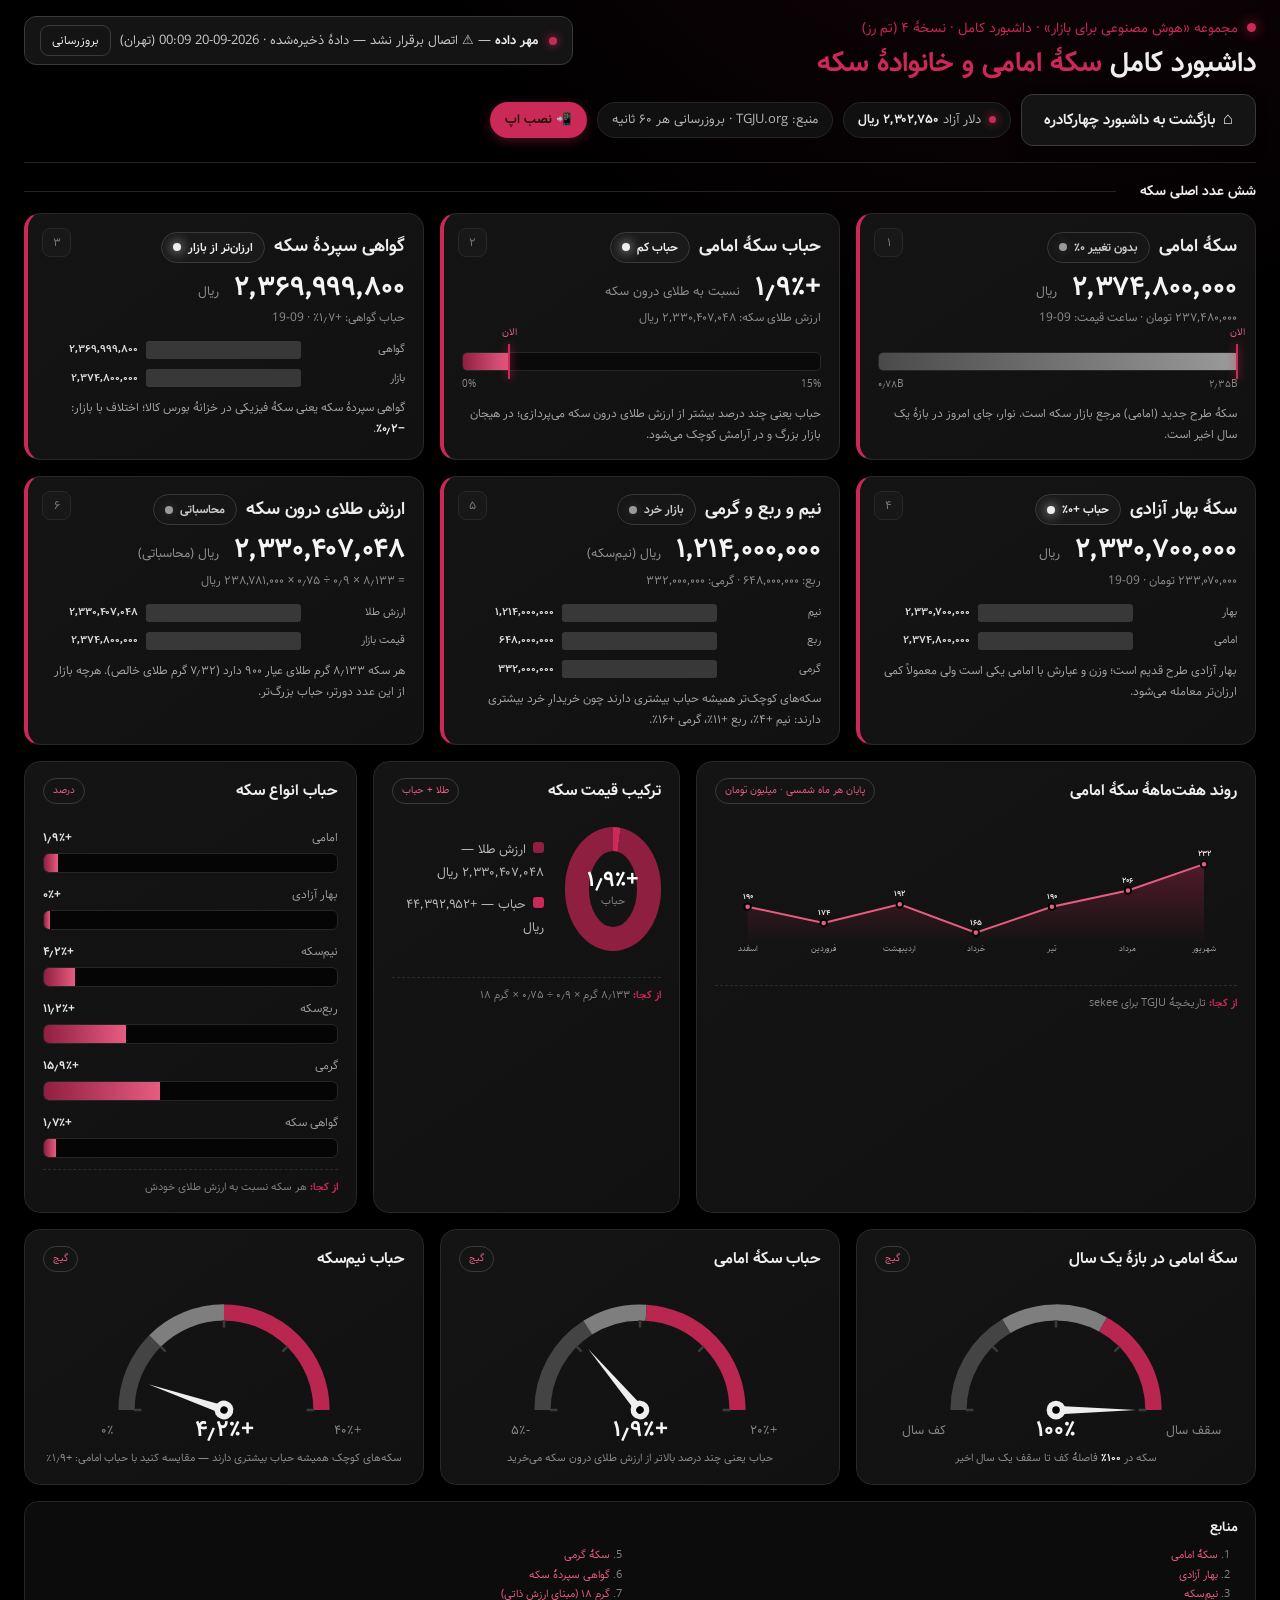
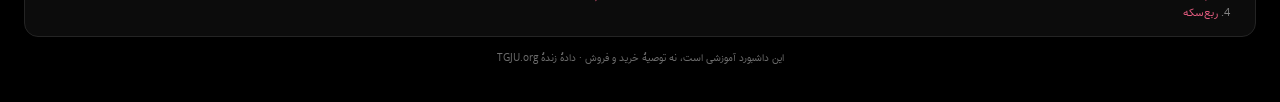
==== commit 46322327: "Add files via upload" ====
--- a/coin.html
+++ b/coin.html
@@ -250,7 +250,7 @@
 
   <footer class="footer">این داشبورد آموزشی است، نه توصیهٔ خرید و فروش · دادهٔ زندهٔ TGJU.org</footer>
 </main>
-<script>window.__BOOT__ = {"fetched_at": "2026-09-19 23:48 (تهران)", "current": {"silver": {"p": 66.24, "dp": 0.29, "dt": "low", "ts": "2026-09-19 02:54:31"}, "silver_999": {"p": 5139600.0, "dp": 1.84, "dt": "high", "ts": "2026-09-19 23:35:24"}, "ime_certificate_silver_bars": {"p": 5006990.0, "dp": 2.29, "dt": "high", "ts": "2026-09-19 16:34:26"}, "base_global_copper2": {"p": 6.615, "dp": 0.37, "dt": "low", "ts": "2026-09-19 04:52:00"}, "price_dollar_rl": {"p": 2302750.0, "dp": 1.04, "dt": "high", "ts": "2026-09-19 19:59:58"}, "ons": {"p": 4383.45, "dp": 0.05, "dt": "high", "ts": "2026-09-19 00:51:21"}, "geram18": {"p": 238781000.0, "dp": 2.2, "dt": "high", "ts": "2026-09-19 19:59:00"}, "geram24": {"p": 318371000.0, "dp": 2.2, "dt": "high", "ts": "2026-09-19 19:59:00"}, "mesghal": {"p": 1034310000.0, "dp": 2.21, "dt": "high", "ts": "2026-09-19 19:59:57"}, "ime_certificate_gold_bars": {"p": 31680000.0, "dp": 2.07, "dt": "high", "ts": "2026-09-19 16:34:40"}, "ime_indices_shemsh_tala_kham": {"p": 346295354.0, "dp": 0, "dt": "", "ts": "2026-09-19 22:32:20"}, "sekee": {"p": 2374800000.0, "dp": 2.37, "dt": "high", "ts": "2026-09-19 19:59:23"}, "sekeb": {"p": 2330700000.0, "dp": 2.18, "dt": "high", "ts": "2026-09-19 19:59:55"}, "retail_nim": {"p": 1214000000.0, "dp": 1.68, "dt": "high", "ts": "2026-09-19 15:05:31"}, "retail_rob": {"p": 648000000.0, "dp": 2.37, "dt": "high", "ts": "2026-09-19 15:05:33"}, "retail_gerami": {"p": 332000000.0, "dp": 0, "dt": "", "ts": "2026-09-19 11:03:17"}, "ime_certificate_coin": {"p": 2369999800.0, "dp": 2.6, "dt": "high", "ts": "2026-09-19 16:34:13"}, "ime_indices_sandogh_tala": {"p": 20239.0, "dp": 2.67, "dt": "high", "ts": "2026-09-19 22:32:19"}, "ime_fund_goldis": {"p": 45629.0, "dp": 3.35, "dt": "high", "ts": "2026-09-19 18:56:46"}, "ime_fund_rosgold": {"p": 21918.0, "dp": 1.94, "dt": "high", "ts": "2026-09-19 18:56:45"}, "ime_fund_golda": {"p": 20927.0, "dp": 2.74, "dt": "high", "ts": "2026-09-19 18:56:47"}, "ime_fund_jaam_tala": {"p": 21350.0, "dp": 2.52, "dt": "high", "ts": "2026-09-19 18:56:45"}, "base_global_zinc": {"p": 3933.83, "dp": 0, "dt": "", "ts": "2026-09-18 00:00:00"}, "base_global_steel": {"p": 3099.0, "dp": 0, "dt": "", "ts": "2026-09-18 00:00:00"}, "ratio_silver": {"p": 66.08, "dp": 0.18, "dt": "high", "ts": "2026-09-19 00:49:46"}, "gold_740k": {"p": 235597000.0, "dp": 2.2, "dt": "high", "ts": "2026-09-19 19:59:00"}, "gold_mini_size": {"p": 235596800.0, "dp": 2.2, "dt": "high", "ts": "2026-09-19 19:59:00"}, "gold_futures": {"p": 1030560000.0, "dp": 2.34, "dt": "high", "ts": "2026-09-19 19:59:58"}, "gold_melted_transfer": {"p": 1034340000.0, "dp": 2.21, "dt": "high", "ts": "2026-09-19 19:59:57"}, "gold_melted_wholesale": {"p": 1034850000.0, "dp": 2.2, "dt": "high", "ts": "2026-09-19 19:58:59"}, "tgju_gold_irg18": {"p": 236341000.0, "dp": 1.52, "dt": "high", "ts": "2026-09-19 23:47:20"}, "tgju_gold_irg18_buy": {"p": 234535000.0, "dp": 1.53, "dt": "high", "ts": "2026-09-19 23:47:20"}, "tether_gold_xaut": {"p": 4374.16, "dp": 0.15, "dt": "low", "ts": "2026-09-19 23:44:33"}, "gold_17": {"p": 1054359000.0, "dp": 1.41, "dt": "high", "ts": "2026-09-19 19:59:00"}}, "history": {"ons": [{"ym": "1404/12", "v": 4656.69}, {"ym": "1405/01", "v": 4768.36}, {"ym": "1405/02", "v": 4544.17}, {"ym": "1405/03", "v": 4160.26}, {"ym": "1405/04", "v": 4008.29}, {"ym": "1405/05", "v": 4610.35}, {"ym": "1405/06", "v": 4341.43}], "geram18": [{"ym": "1404/12", "v": 175761000.0}, {"ym": "1405/01", "v": 171452000.0}, {"ym": "1405/02", "v": 192179000.0}, {"ym": "1405/03", "v": 161023000.0}, {"ym": "1405/04", "v": 184445000.0}, {"ym": "1405/05", "v": 198529000.0}, {"ym": "1405/06", "v": 234995000.0}], "sekee": [{"ym": "1404/12", "v": 1900000000.0}, {"ym": "1405/01", "v": 1739900000.0}, {"ym": "1405/02", "v": 1924900000.0}, {"ym": "1405/03", "v": 1645100000.0}, {"ym": "1405/04", "v": 1899800000.0}, {"ym": "1405/05", "v": 2060200000.0}, {"ym": "1405/06", "v": 2320100000.0}], "base_global_copper2": [{"ym": "1404/12", "v": 5.5238}, {"ym": "1405/01", "v": 6.013}, {"ym": "1405/02", "v": 6.3398}, {"ym": "1405/03", "v": 6.3833}, {"ym": "1405/04", "v": 6.2423}, {"ym": "1405/05", "v": 6.5762}, {"ym": "1405/06", "v": 6.5393}], "silver": [{"ym": "1404/12", "v": 72.652}, {"ym": "1405/01", "v": 79.237}, {"ym": "1405/02", "v": 75.881}, {"ym": "1405/03", "v": 64.925}, {"ym": "1405/04", "v": 56.777}, {"ym": "1405/05", "v": 68.952}, {"ym": "1405/06", "v": 65.205}]}, "range": {"ons": {"lo": 3315.46, "hi": 5190.08}, "geram18": {"lo": 69641000.0, "hi": 233524000.0}, "sekee": {"lo": 780050000.0, "hi": 2349800000.0}, "base_global_copper2": {"lo": 4.4835, "hi": 6.6121}, "silver": {"lo": 36.0996, "hi": 94.4252}}};</script>
+<script>window.__BOOT__ = {"fetched_at": "2026-09-20 00:09 (تهران)", "current": {"silver": {"p": 66.24, "dp": 0, "dt": "", "ts": "2026-09-19 00:00:00"}, "silver_999": {"p": 5139600.0, "dp": 0, "dt": "", "ts": "2026-09-19 00:00:00"}, "ime_certificate_silver_bars": {"p": 5006990.0, "dp": 0, "dt": "", "ts": "2026-09-19 00:00:00"}, "base_global_copper2": {"p": 6.615, "dp": 0, "dt": "", "ts": "2026-09-19 00:00:00"}, "price_dollar_rl": {"p": 2302750.0, "dp": 0, "dt": "", "ts": "2026-09-19 00:00:00"}, "ons": {"p": 4383.45, "dp": 0, "dt": "", "ts": "2026-09-19 00:00:00"}, "geram18": {"p": 238781000.0, "dp": 0, "dt": "", "ts": "2026-09-19 00:00:00"}, "geram24": {"p": 318371000.0, "dp": 0, "dt": "", "ts": "2026-09-19 00:00:00"}, "mesghal": {"p": 1034310000.0, "dp": 0, "dt": "", "ts": "2026-09-19 00:00:00"}, "ime_certificate_gold_bars": {"p": 31680000.0, "dp": 0, "dt": "", "ts": "2026-09-19 00:00:00"}, "ime_indices_shemsh_tala_kham": {"p": 346295354.0, "dp": 0, "dt": "", "ts": "2026-09-19 00:00:00"}, "sekee": {"p": 2374800000.0, "dp": 0, "dt": "", "ts": "2026-09-19 00:00:00"}, "sekeb": {"p": 2330700000.0, "dp": 0, "dt": "", "ts": "2026-09-19 00:00:00"}, "retail_nim": {"p": 1214000000.0, "dp": 0, "dt": "", "ts": "2026-09-19 00:00:00"}, "retail_rob": {"p": 648000000.0, "dp": 0, "dt": "", "ts": "2026-09-19 00:00:00"}, "retail_gerami": {"p": 332000000.0, "dp": 0, "dt": "", "ts": "2026-09-19 00:00:00"}, "ime_certificate_coin": {"p": 2369999800.0, "dp": 0, "dt": "", "ts": "2026-09-19 00:00:00"}, "ime_indices_sandogh_tala": {"p": 20239.0, "dp": 0, "dt": "", "ts": "2026-09-19 00:00:00"}, "ime_fund_goldis": {"p": 45629.0, "dp": 0, "dt": "", "ts": "2026-09-19 00:00:00"}, "ime_fund_rosgold": {"p": 21918.0, "dp": 0, "dt": "", "ts": "2026-09-19 00:00:00"}, "ime_fund_golda": {"p": 20927.0, "dp": 0, "dt": "", "ts": "2026-09-19 00:00:00"}, "ime_fund_jaam_tala": {"p": 21350.0, "dp": 0, "dt": "", "ts": "2026-09-19 00:00:00"}, "base_global_zinc": {"p": 3933.83, "dp": 0, "dt": "", "ts": "2026-09-18 00:00:00"}, "base_global_steel": {"p": 3099.0, "dp": 0, "dt": "", "ts": "2026-09-18 00:00:00"}, "ratio_silver": {"p": 66.08, "dp": 0, "dt": "", "ts": "2026-09-19 00:00:00"}, "gold_740k": {"p": 235597000.0, "dp": 0, "dt": "", "ts": "2026-09-19 00:00:00"}, "gold_mini_size": {"p": 235596800.0, "dp": 0, "dt": "", "ts": "2026-09-19 00:00:00"}, "gold_futures": {"p": 1030560000.0, "dp": 0, "dt": "", "ts": "2026-09-19 00:00:00"}, "gold_melted_transfer": {"p": 1034340000.0, "dp": 0, "dt": "", "ts": "2026-09-19 00:00:00"}, "gold_melted_wholesale": {"p": 1034850000.0, "dp": 0, "dt": "", "ts": "2026-09-19 00:00:00"}, "tgju_gold_irg18": {"p": 236361000.0, "dp": 0.01, "dt": "low", "ts": "2026-09-20 00:08:15"}, "tgju_gold_irg18_buy": {"p": 234675000.0, "dp": 0.03, "dt": "high", "ts": "2026-09-20 00:08:41"}, "tether_gold_xaut": {"p": 4374.01, "dp": 0, "dt": "low", "ts": "2026-09-20 00:08:42"}, "gold_17": {"p": 1054359000.0, "dp": 0, "dt": "", "ts": "2026-09-19 00:00:00"}}, "history": {"ons": [{"ym": "1404/12", "v": 4656.69}, {"ym": "1405/01", "v": 4768.36}, {"ym": "1405/02", "v": 4544.17}, {"ym": "1405/03", "v": 4160.26}, {"ym": "1405/04", "v": 4008.29}, {"ym": "1405/05", "v": 4610.35}, {"ym": "1405/06", "v": 4341.43}], "geram18": [{"ym": "1404/12", "v": 175761000.0}, {"ym": "1405/01", "v": 171452000.0}, {"ym": "1405/02", "v": 192179000.0}, {"ym": "1405/03", "v": 161023000.0}, {"ym": "1405/04", "v": 184445000.0}, {"ym": "1405/05", "v": 198529000.0}, {"ym": "1405/06", "v": 234995000.0}], "sekee": [{"ym": "1404/12", "v": 1900000000.0}, {"ym": "1405/01", "v": 1739900000.0}, {"ym": "1405/02", "v": 1924900000.0}, {"ym": "1405/03", "v": 1645100000.0}, {"ym": "1405/04", "v": 1899800000.0}, {"ym": "1405/05", "v": 2060200000.0}, {"ym": "1405/06", "v": 2320100000.0}], "base_global_copper2": [{"ym": "1404/12", "v": 5.5238}, {"ym": "1405/01", "v": 6.013}, {"ym": "1405/02", "v": 6.3398}, {"ym": "1405/03", "v": 6.3833}, {"ym": "1405/04", "v": 6.2423}, {"ym": "1405/05", "v": 6.5762}, {"ym": "1405/06", "v": 6.5393}], "silver": [{"ym": "1404/12", "v": 72.652}, {"ym": "1405/01", "v": 79.237}, {"ym": "1405/02", "v": 75.881}, {"ym": "1405/03", "v": 64.925}, {"ym": "1405/04", "v": 56.777}, {"ym": "1405/05", "v": 68.952}, {"ym": "1405/06", "v": 65.205}]}, "range": {"ons": {"lo": 3315.46, "hi": 5190.08}, "geram18": {"lo": 69641000.0, "hi": 233524000.0}, "sekee": {"lo": 780050000.0, "hi": 2349800000.0}, "base_global_copper2": {"lo": 4.4835, "hi": 6.6121}, "silver": {"lo": 36.0996, "hi": 94.4252}}};</script>
 <script>
 (function(){
 "use strict";
